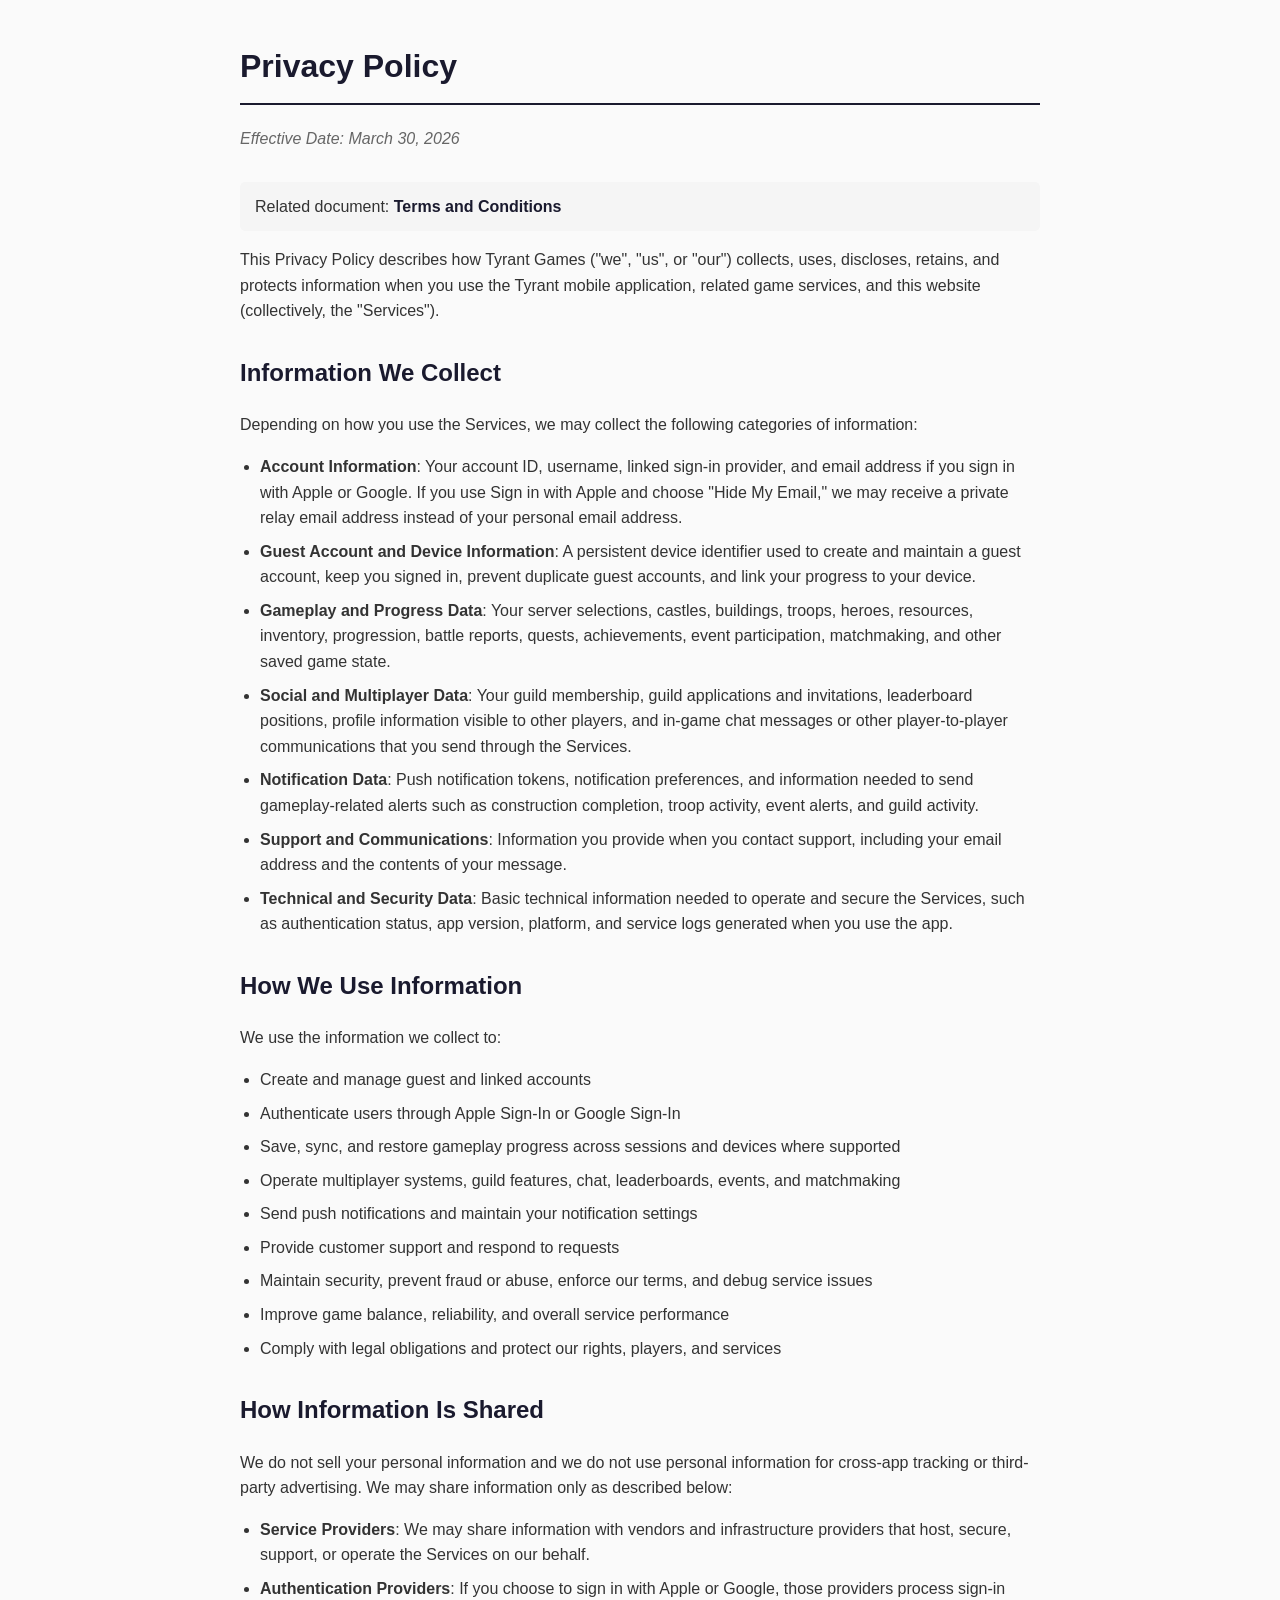
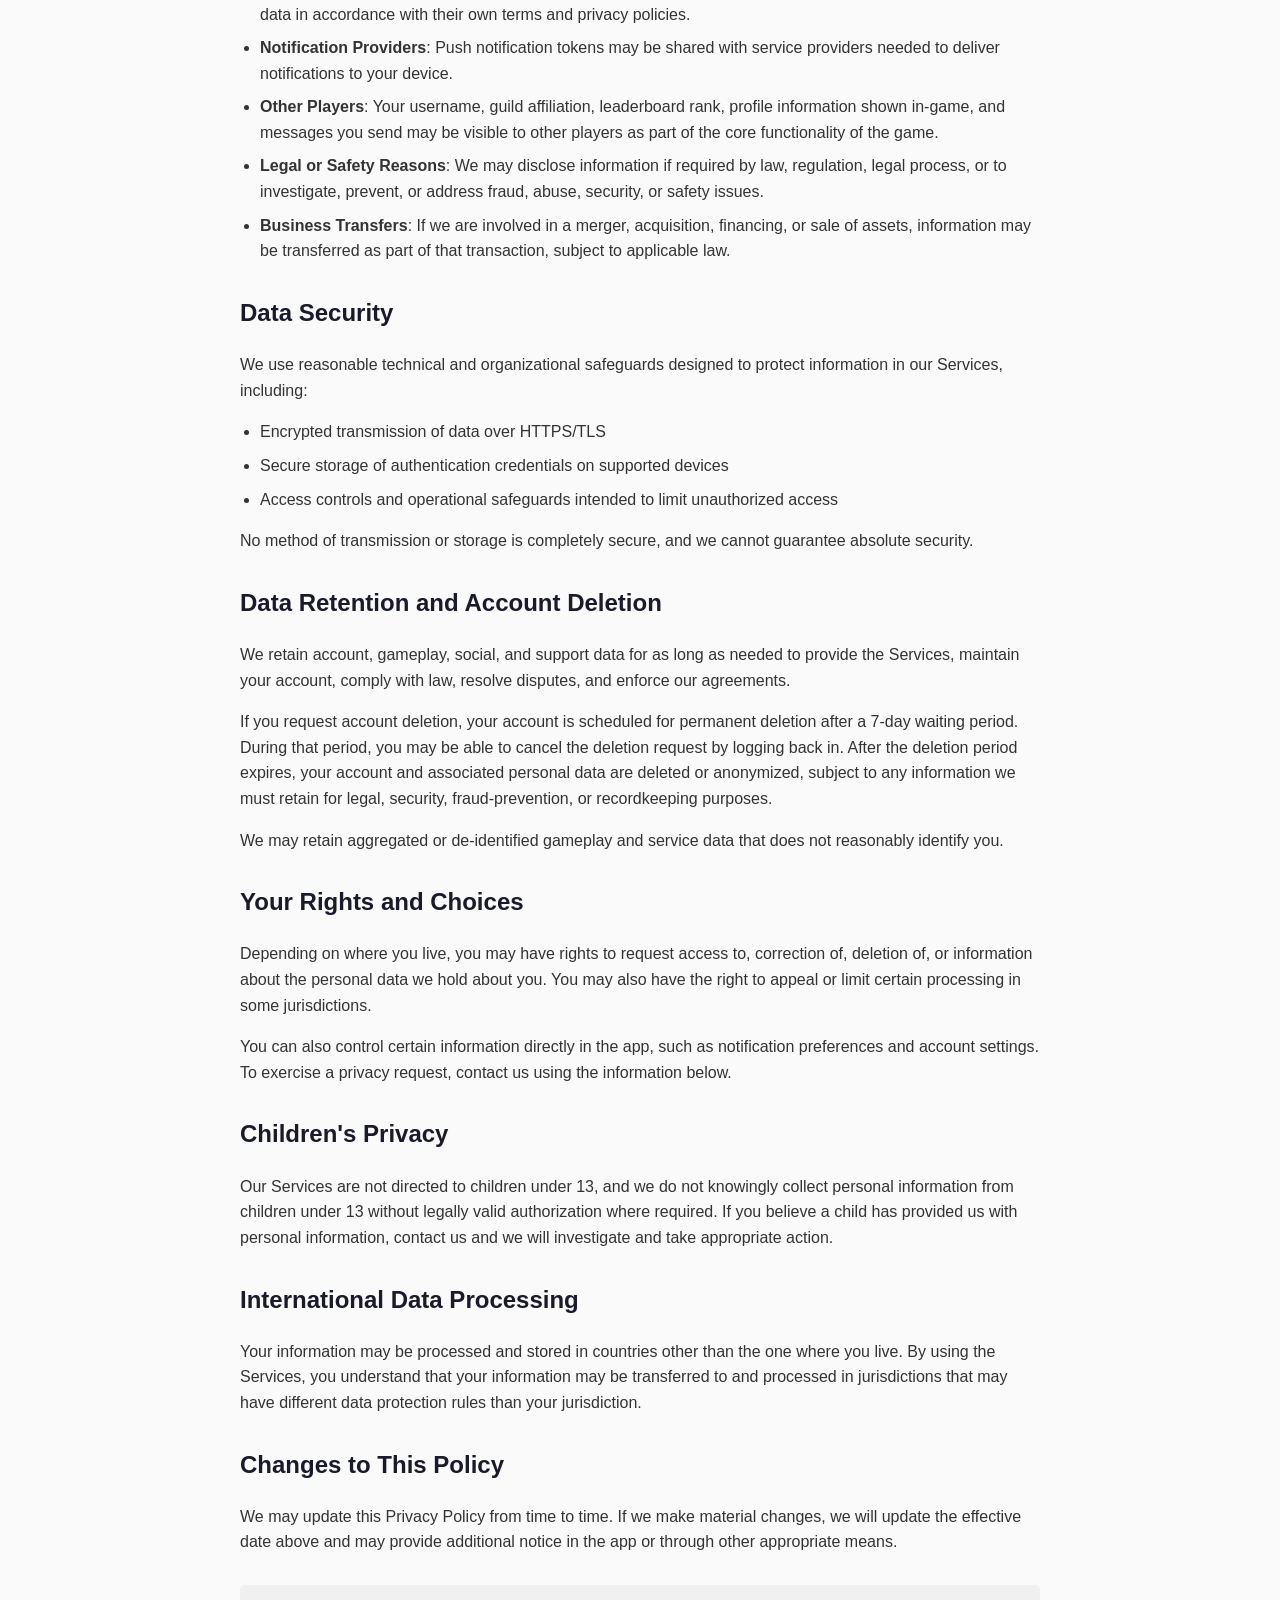
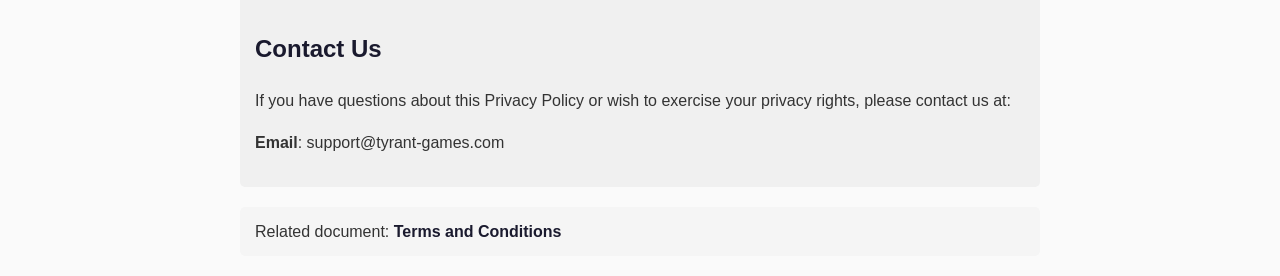
==== index.html @ ace4868d "Update index.html to redirect to privacy policy The previous privacy policy content has been removed" ====
<!DOCTYPE html>
<html lang="en">
<head>
    <meta charset="UTF-8">
    <meta http-equiv="refresh" content="0; url=./privacy-policy.html">
    <meta name="viewport" content="width=device-width, initial-scale=1.0">
    <title>Tyrant Legal</title>
    <link rel="canonical" href="./privacy-policy.html">
    <style>
        body {
            font-family: -apple-system, BlinkMacSystemFont, 'Segoe UI', Roboto, Oxygen, Ubuntu, sans-serif;
            line-height: 1.6;
            max-width: 720px;
            margin: 0 auto;
            padding: 32px 20px;
            color: #333;
            background-color: #fafafa;
        }
        h1 {
            color: #1a1a2e;
        }
        a {
            color: #1a1a2e;
            font-weight: 600;
        }
    </style>
</head>
<body>
    <h1>Tyrant Legal</h1>
    <p>Redirecting to the <a href="./privacy-policy.html">Privacy Policy</a>.</p>
    <p>Related document: <a href="./terms.html">Terms and Conditions</a>.</p>
</body>
</html>
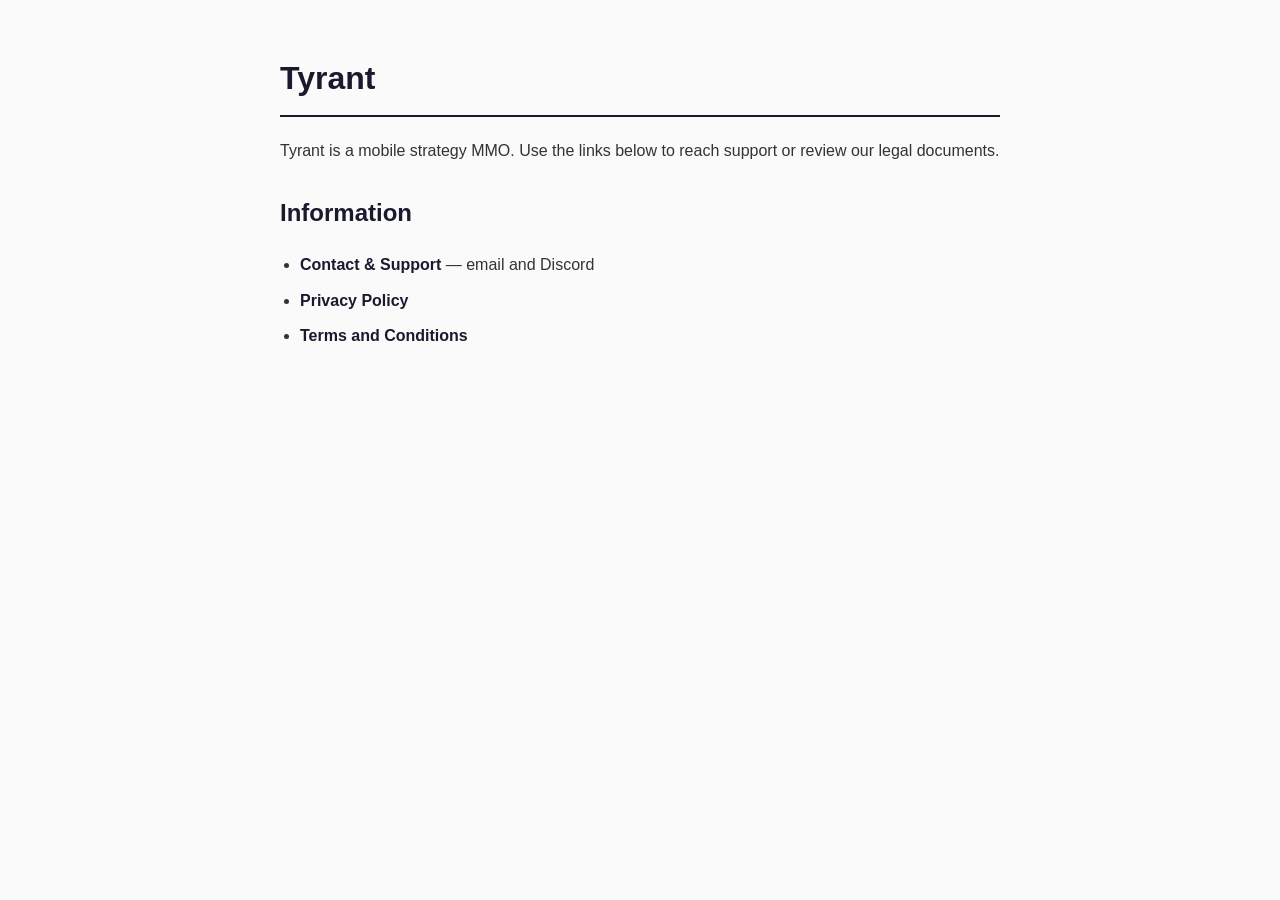
==== commit 87cf553f: "Update index.html" ====
--- a/index.html
+++ b/index.html
@@ -2,10 +2,8 @@
 <html lang="en">
 <head>
     <meta charset="UTF-8">
-    <meta http-equiv="refresh" content="0; url=./privacy-policy.html">
     <meta name="viewport" content="width=device-width, initial-scale=1.0">
-    <title>Tyrant Legal</title>
-    <link rel="canonical" href="./privacy-policy.html">
+    <title>Tyrant</title>
     <style>
         body {
             font-family: -apple-system, BlinkMacSystemFont, 'Segoe UI', Roboto, Oxygen, Ubuntu, sans-serif;
@@ -18,16 +16,38 @@
         }
         h1 {
             color: #1a1a2e;
+            border-bottom: 2px solid #1a1a2e;
+            padding-bottom: 10px;
+        }
+        h2 {
+            color: #1a1a2e;
+            margin-top: 30px;
+        }
+        ul {
+            padding-left: 20px;
+        }
+        li {
+            margin-bottom: 10px;
         }
         a {
             color: #1a1a2e;
             font-weight: 600;
+            text-decoration: none;
+        }
+        a:hover {
+            text-decoration: underline;
         }
     </style>
 </head>
 <body>
-    <h1>Tyrant Legal</h1>
-    <p>Redirecting to the <a href="./privacy-policy.html">Privacy Policy</a>.</p>
-    <p>Related document: <a href="./terms.html">Terms and Conditions</a>.</p>
+    <h1>Tyrant</h1>
+    <p>Tyrant is a mobile strategy MMO. Use the links below to reach support or review our legal documents.</p>
+
+    <h2>Information</h2>
+    <ul>
+        <li><a href="./contact.html">Contact &amp; Support</a> — email and Discord</li>
+        <li><a href="./privacy-policy.html">Privacy Policy</a></li>
+        <li><a href="./terms.html">Terms and Conditions</a></li>
+    </ul>
 </body>
 </html>
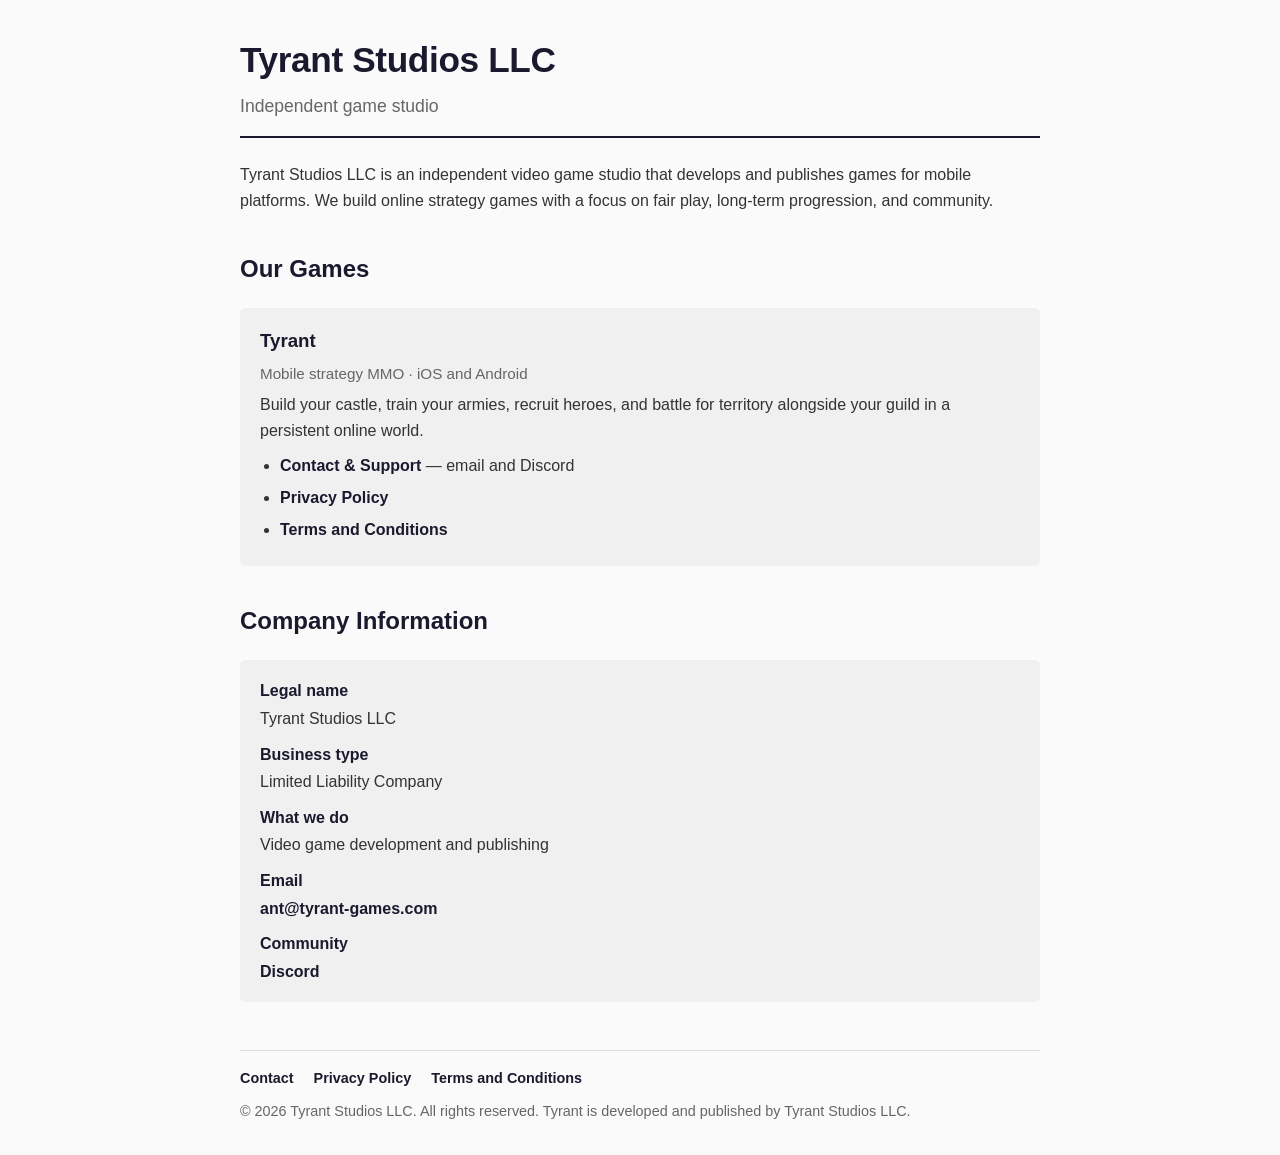
==== commit 07b02054: "Add Tyrant Studios LLC landing page and company info Turn the home page into a landing page for Tyra" ====
--- a/index.html
+++ b/index.html
@@ -1,53 +1,162 @@
-<!DOCTYPE html>
-<html lang="en">
-<head>
-    <meta charset="UTF-8">
-    <meta name="viewport" content="width=device-width, initial-scale=1.0">
-    <title>Tyrant</title>
-    <style>
-        body {
-            font-family: -apple-system, BlinkMacSystemFont, 'Segoe UI', Roboto, Oxygen, Ubuntu, sans-serif;
-            line-height: 1.6;
-            max-width: 720px;
-            margin: 0 auto;
-            padding: 32px 20px;
-            color: #333;
-            background-color: #fafafa;
-        }
-        h1 {
-            color: #1a1a2e;
-            border-bottom: 2px solid #1a1a2e;
-            padding-bottom: 10px;
-        }
-        h2 {
-            color: #1a1a2e;
-            margin-top: 30px;
-        }
-        ul {
-            padding-left: 20px;
-        }
-        li {
-            margin-bottom: 10px;
-        }
-        a {
-            color: #1a1a2e;
-            font-weight: 600;
-            text-decoration: none;
-        }
-        a:hover {
-            text-decoration: underline;
-        }
-    </style>
-</head>
-<body>
-    <h1>Tyrant</h1>
-    <p>Tyrant is a mobile strategy MMO. Use the links below to reach support or review our legal documents.</p>
-
-    <h2>Information</h2>
-    <ul>
-        <li><a href="./contact.html">Contact &amp; Support</a> — email and Discord</li>
-        <li><a href="./privacy-policy.html">Privacy Policy</a></li>
-        <li><a href="./terms.html">Terms and Conditions</a></li>
-    </ul>
-</body>
-</html>
+<!DOCTYPE html>
+<html lang="en">
+<head>
+    <meta charset="UTF-8">
+    <meta name="viewport" content="width=device-width, initial-scale=1.0">
+    <title>Tyrant Studios LLC</title>
+    <meta name="description" content="Tyrant Studios LLC is an independent game studio and the developer and publisher of Tyrant, a mobile strategy MMO for iOS and Android.">
+    <meta property="og:type" content="website">
+    <meta property="og:site_name" content="Tyrant Studios LLC">
+    <meta property="og:title" content="Tyrant Studios LLC">
+    <meta property="og:description" content="Independent game studio and the developer and publisher of Tyrant, a mobile strategy MMO.">
+    <script type="application/ld+json">
+    {
+        "@context": "https://schema.org",
+        "@type": "Organization",
+        "name": "Tyrant Studios LLC",
+        "legalName": "Tyrant Studios LLC",
+        "url": "https://privacy.tyrant-games.com/",
+        "email": "ant@tyrant-games.com",
+        "description": "Independent game studio and the developer and publisher of Tyrant, a mobile strategy MMO.",
+        "sameAs": ["https://discord.gg/Ut5xkF367a"]
+    }
+    </script>
+    <style>
+        body {
+            font-family: -apple-system, BlinkMacSystemFont, 'Segoe UI', Roboto, Oxygen, Ubuntu, sans-serif;
+            line-height: 1.6;
+            max-width: 800px;
+            margin: 0 auto;
+            padding: 32px 20px;
+            color: #333;
+            background-color: #fafafa;
+        }
+        header {
+            border-bottom: 2px solid #1a1a2e;
+            padding-bottom: 16px;
+            margin-bottom: 24px;
+        }
+        header h1 {
+            color: #1a1a2e;
+            margin: 0;
+            font-size: 2.2em;
+            letter-spacing: -0.01em;
+        }
+        header .tagline {
+            color: #666;
+            margin: 4px 0 0;
+            font-size: 1.1em;
+        }
+        h2 {
+            color: #1a1a2e;
+            margin-top: 36px;
+        }
+        h3 {
+            color: #1a1a2e;
+            margin: 0 0 6px;
+        }
+        a {
+            color: #1a1a2e;
+            font-weight: 600;
+            text-decoration: none;
+        }
+        a:hover {
+            text-decoration: underline;
+        }
+        .card {
+            background-color: #f0f0f0;
+            padding: 18px 20px;
+            border-radius: 5px;
+            margin-top: 16px;
+        }
+        .card p {
+            margin: 6px 0;
+        }
+        .card ul {
+            padding-left: 20px;
+            margin: 10px 0 0;
+        }
+        .card li {
+            margin-bottom: 6px;
+        }
+        .meta {
+            color: #666;
+            font-size: 0.95em;
+        }
+        dl {
+            margin: 0;
+        }
+        dt {
+            font-weight: 600;
+            color: #1a1a2e;
+            margin-top: 10px;
+        }
+        dt:first-child {
+            margin-top: 0;
+        }
+        dd {
+            margin: 2px 0 0;
+        }
+        footer {
+            margin-top: 48px;
+            padding-top: 16px;
+            border-top: 1px solid #ddd;
+            color: #666;
+            font-size: 0.9em;
+        }
+        footer nav a {
+            margin-right: 16px;
+        }
+        footer p {
+            margin: 10px 0 0;
+        }
+    </style>
+</head>
+<body>
+    <header>
+        <h1>Tyrant Studios LLC</h1>
+        <p class="tagline">Independent game studio</p>
+    </header>
+
+    <main>
+        <p>Tyrant Studios LLC is an independent video game studio that develops and publishes games for mobile platforms. We build online strategy games with a focus on fair play, long-term progression, and community.</p>
+
+        <h2>Our Games</h2>
+        <div class="card">
+            <h3>Tyrant</h3>
+            <p class="meta">Mobile strategy MMO &middot; iOS and Android</p>
+            <p>Build your castle, train your armies, recruit heroes, and battle for territory alongside your guild in a persistent online world.</p>
+            <ul>
+                <li><a href="./contact.html">Contact &amp; Support</a> — email and Discord</li>
+                <li><a href="./privacy-policy.html">Privacy Policy</a></li>
+                <li><a href="./terms.html">Terms and Conditions</a></li>
+            </ul>
+        </div>
+
+        <h2>Company Information</h2>
+        <div class="card">
+            <dl>
+                <dt>Legal name</dt>
+                <dd>Tyrant Studios LLC</dd>
+                <dt>Business type</dt>
+                <dd>Limited Liability Company</dd>
+                <dt>What we do</dt>
+                <dd>Video game development and publishing</dd>
+                <dt>Email</dt>
+                <dd><a href="mailto:ant@tyrant-games.com">ant@tyrant-games.com</a></dd>
+                <dt>Community</dt>
+                <dd><a href="https://discord.gg/Ut5xkF367a">Discord</a></dd>
+            </dl>
+        </div>
+    </main>
+
+    <footer>
+        <nav>
+            <a href="./contact.html">Contact</a>
+            <a href="./privacy-policy.html">Privacy Policy</a>
+            <a href="./terms.html">Terms and Conditions</a>
+        </nav>
+        <p>&copy; 2026 Tyrant Studios LLC. All rights reserved. Tyrant is developed and published by Tyrant Studios LLC.</p>
+    </footer>
+</body>
+</html>
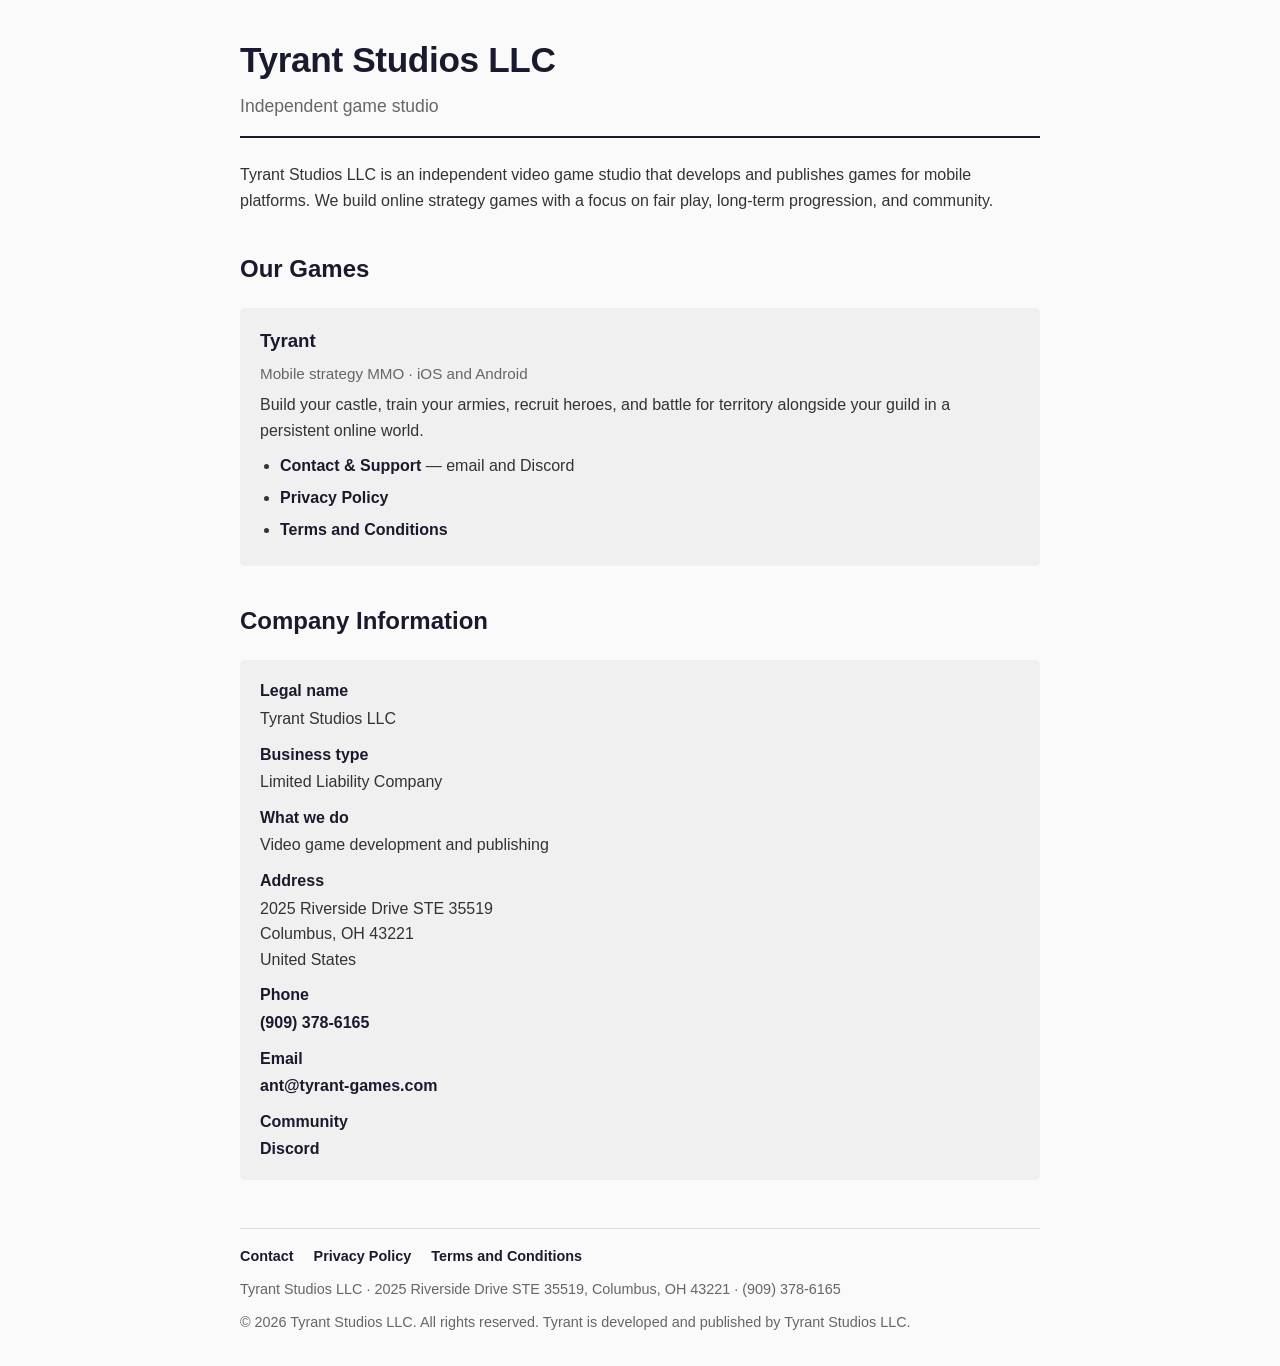
==== commit 2ec06e08: "Add Tyrant Studios LLC business address and phone number Co-Authored-By: Claude Opus 5.5 <noreply@an" ====
--- a/index.html
+++ b/index.html
@@ -17,6 +17,15 @@
         "legalName": "Tyrant Studios LLC",
         "url": "https://privacy.tyrant-games.com/",
         "email": "ant@tyrant-games.com",
+        "telephone": "+1-909-378-6165",
+        "address": {
+            "@type": "PostalAddress",
+            "streetAddress": "2025 Riverside Drive STE 35519",
+            "addressLocality": "Columbus",
+            "addressRegion": "OH",
+            "postalCode": "43221",
+            "addressCountry": "US"
+        },
         "description": "Independent game studio and the developer and publisher of Tyrant, a mobile strategy MMO.",
         "sameAs": ["https://discord.gg/Ut5xkF367a"]
     }
@@ -142,6 +151,10 @@
                 <dd>Limited Liability Company</dd>
                 <dt>What we do</dt>
                 <dd>Video game development and publishing</dd>
+                <dt>Address</dt>
+                <dd>2025 Riverside Drive STE 35519<br>Columbus, OH 43221<br>United States</dd>
+                <dt>Phone</dt>
+                <dd><a href="tel:+19093786165">(909) 378-6165</a></dd>
                 <dt>Email</dt>
                 <dd><a href="mailto:ant@tyrant-games.com">ant@tyrant-games.com</a></dd>
                 <dt>Community</dt>
@@ -156,6 +169,7 @@
             <a href="./privacy-policy.html">Privacy Policy</a>
             <a href="./terms.html">Terms and Conditions</a>
         </nav>
+        <p>Tyrant Studios LLC &middot; 2025 Riverside Drive STE 35519, Columbus, OH 43221 &middot; (909) 378-6165</p>
         <p>&copy; 2026 Tyrant Studios LLC. All rights reserved. Tyrant is developed and published by Tyrant Studios LLC.</p>
     </footer>
 </body>
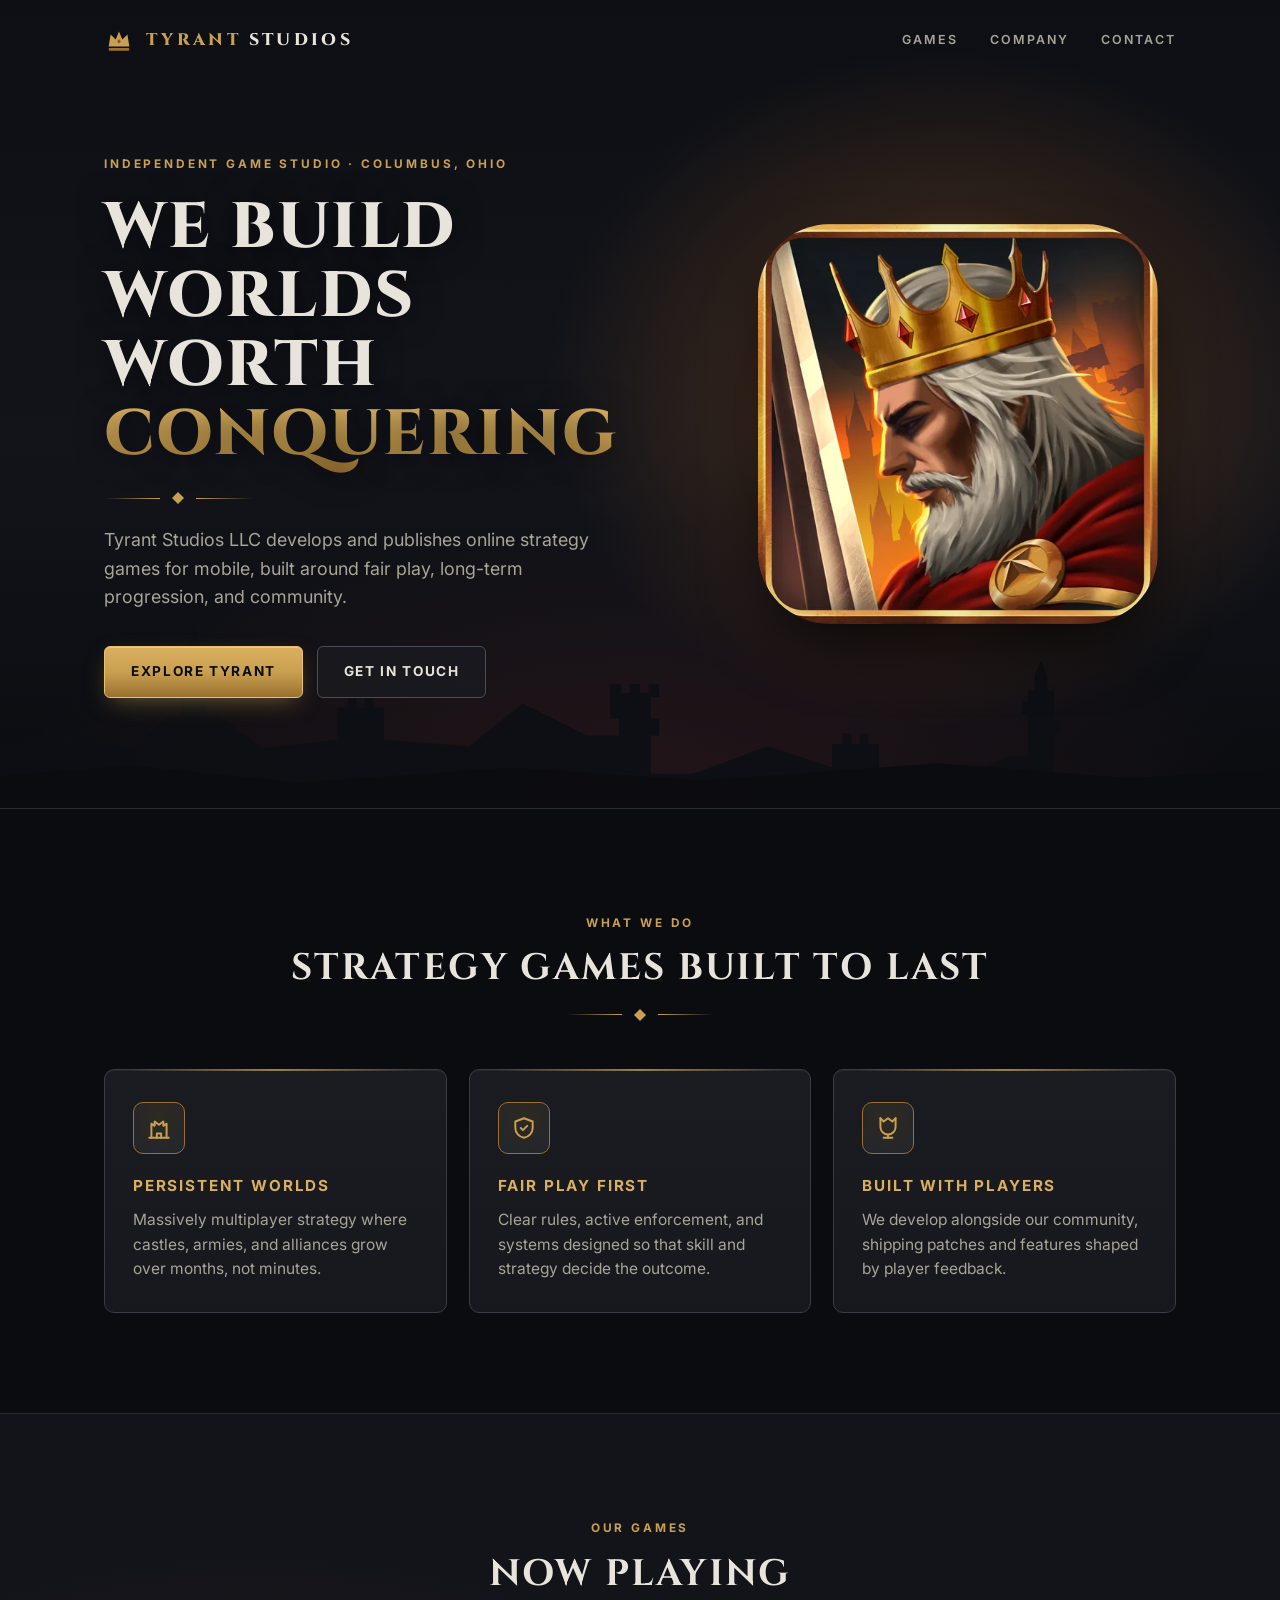
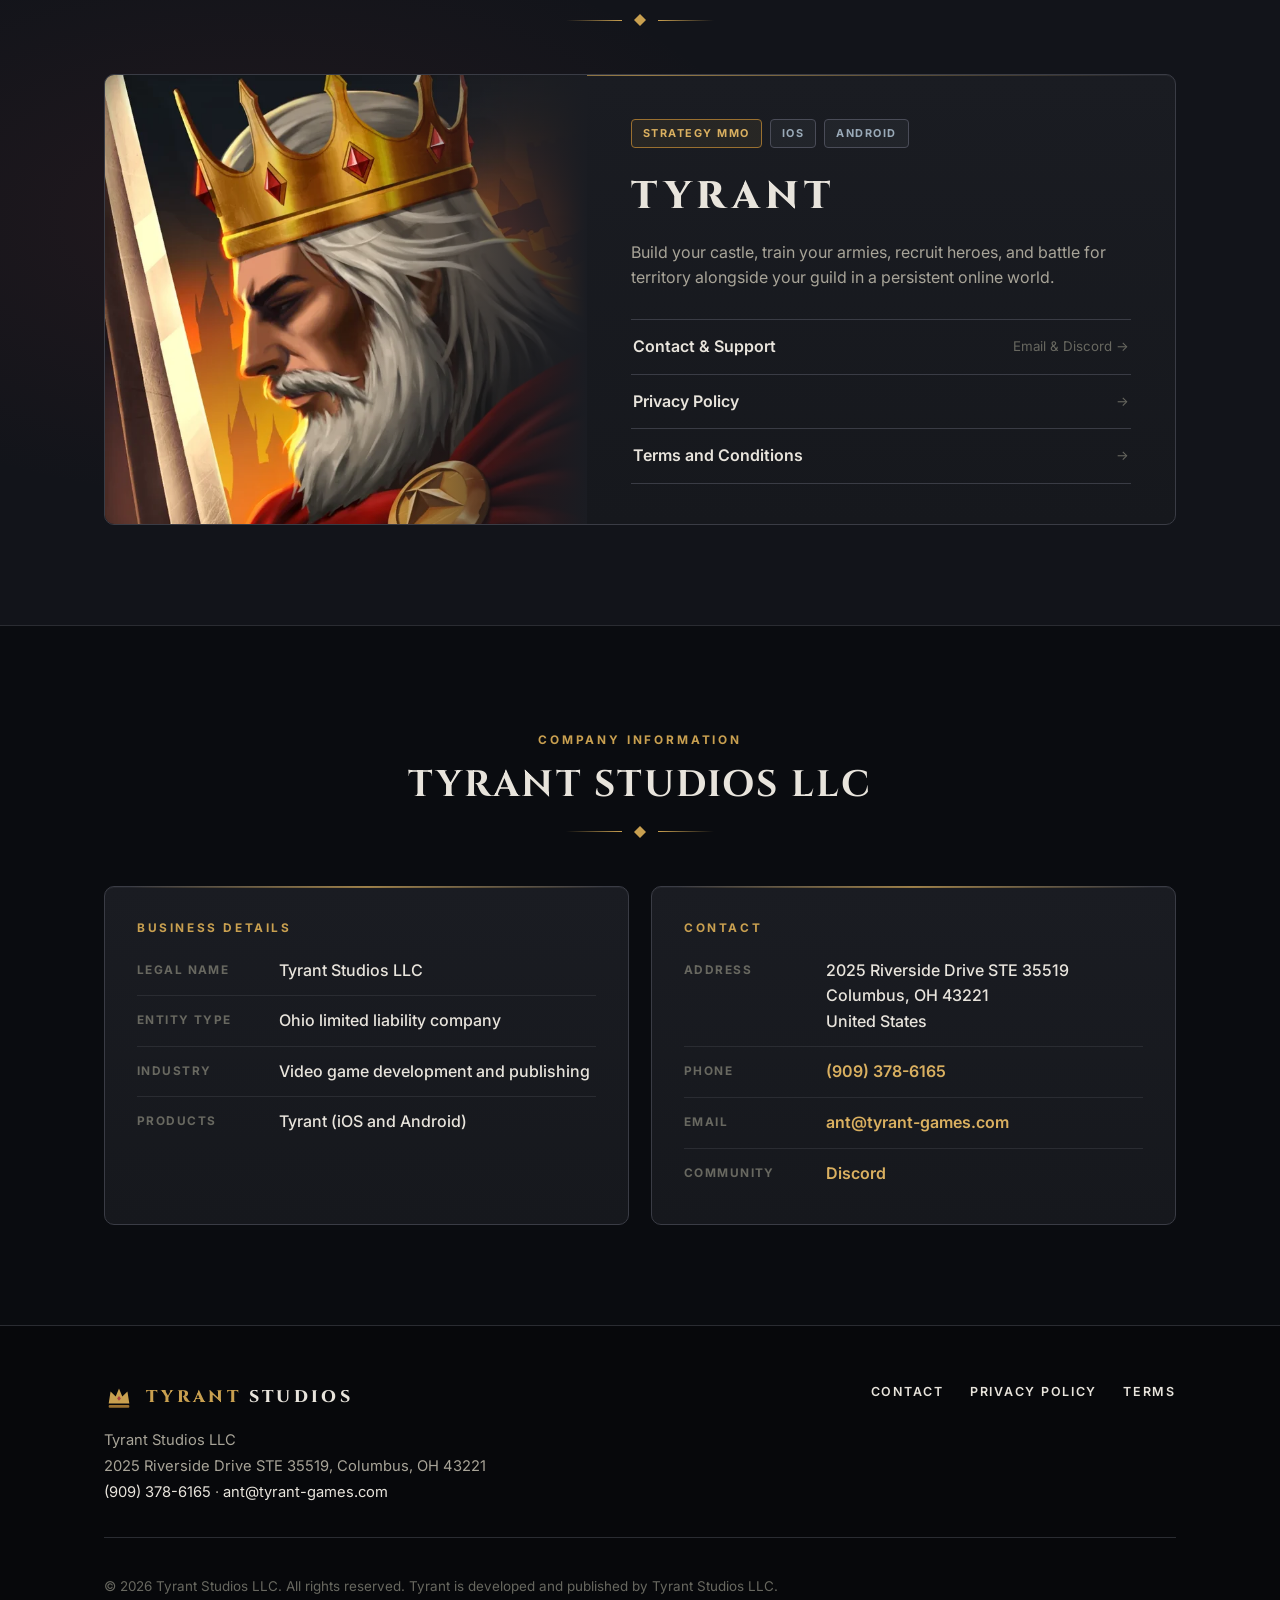
==== commit 349f1e8e: "Restyle site with Tyrant's Dark Fortress theme; set Ohio governing law Redesign the Tyrant Studios l" ====
--- a/index.html
+++ b/index.html
@@ -4,11 +4,18 @@
     <meta charset="UTF-8">
     <meta name="viewport" content="width=device-width, initial-scale=1.0">
     <title>Tyrant Studios LLC</title>
-    <meta name="description" content="Tyrant Studios LLC is an independent game studio and the developer and publisher of Tyrant, a mobile strategy MMO for iOS and Android.">
+    <meta name="description" content="Tyrant Studios LLC is an independent game studio in Columbus, Ohio, and the developer and publisher of Tyrant, a mobile strategy MMO for iOS and Android.">
+    <meta name="theme-color" content="#0a0c10">
     <meta property="og:type" content="website">
     <meta property="og:site_name" content="Tyrant Studios LLC">
     <meta property="og:title" content="Tyrant Studios LLC">
     <meta property="og:description" content="Independent game studio and the developer and publisher of Tyrant, a mobile strategy MMO.">
+    <meta property="og:image" content="https://privacy.tyrant-games.com/assets/apple-touch-icon.png">
+    <link rel="icon" type="image/png" href="./assets/favicon.png">
+    <link rel="apple-touch-icon" href="./assets/apple-touch-icon.png">
+    <link rel="preconnect" href="https://fonts.googleapis.com">
+    <link rel="preconnect" href="https://fonts.gstatic.com" crossorigin>
+    <link href="https://fonts.googleapis.com/css2?family=Cinzel:wght@600;700;800&family=Inter:wght@400;500;600;700&display=swap" rel="stylesheet">
     <script type="application/ld+json">
     {
         "@context": "https://schema.org",
@@ -16,6 +23,7 @@
         "name": "Tyrant Studios LLC",
         "legalName": "Tyrant Studios LLC",
         "url": "https://privacy.tyrant-games.com/",
+        "logo": "https://privacy.tyrant-games.com/assets/apple-touch-icon.png",
         "email": "ant@tyrant-games.com",
         "telephone": "+1-909-378-6165",
         "address": {
@@ -31,146 +39,595 @@
     }
     </script>
     <style>
+        /* Palette follows the Tyrant app's "Dark Fortress" theme */
+        :root {
+            --bg-app: #0a0c10;
+            --bg-screen: #12141a;
+            --bg-card: #1a1c22;
+            --bg-surface: #22252c;
+            --border-dark: #2a2c32;
+            --border: #3a3c45;
+            --border-light: #4a4c58;
+            --gold-dark: #9a7030;
+            --gold: #c9a050;
+            --gold-light: #dab060;
+            --gold-bright: #eac070;
+            --steel: #7a8898;
+            --steel-light: #9aaab8;
+            --crimson: #aa4040;
+            --ember: #d9772b;
+            --text: #e8e4dc;
+            --text-2: #a8a498;
+            --text-3: #686860;
+            --display: 'Cinzel', Georgia, 'Times New Roman', serif;
+            --body: 'Inter', -apple-system, BlinkMacSystemFont, 'Segoe UI', Roboto, sans-serif;
+        }
+        * { box-sizing: border-box; }
+        html { scroll-behavior: smooth; }
         body {
-            font-family: -apple-system, BlinkMacSystemFont, 'Segoe UI', Roboto, Oxygen, Ubuntu, sans-serif;
+            margin: 0;
+            font-family: var(--body);
             line-height: 1.6;
-            max-width: 800px;
+            color: var(--text);
+            background: var(--bg-app);
+            -webkit-font-smoothing: antialiased;
+        }
+        a { color: inherit; }
+        img { display: block; max-width: 100%; }
+        .wrap {
+            max-width: 1120px;
             margin: 0 auto;
-            padding: 32px 20px;
-            color: #333;
-            background-color: #fafafa;
-        }
-        header {
-            border-bottom: 2px solid #1a1a2e;
-            padding-bottom: 16px;
-            margin-bottom: 24px;
-        }
-        header h1 {
-            color: #1a1a2e;
+            padding: 0 24px;
+        }
+
+        /* Ornamental gold rule, used under headings */
+        .rule {
+            display: flex;
+            align-items: center;
+            gap: 12px;
+            color: var(--gold);
+            margin: 18px 0 0;
+        }
+        .rule::before, .rule::after {
+            content: "";
+            height: 1px;
+            width: 56px;
+            background: linear-gradient(90deg, transparent, var(--gold));
+        }
+        .rule::after { background: linear-gradient(90deg, var(--gold), transparent); }
+        .rule svg { width: 12px; height: 12px; }
+        .center .rule { justify-content: center; }
+
+        /* ---------- Nav ---------- */
+        .nav {
+            position: absolute;
+            top: 0; left: 0; right: 0;
+            z-index: 10;
+        }
+        .nav .wrap {
+            display: flex;
+            align-items: center;
+            justify-content: space-between;
+            height: 80px;
+        }
+        .brand {
+            display: flex;
+            align-items: center;
+            gap: 12px;
+            text-decoration: none;
+            color: var(--text);
+        }
+        .brand svg { width: 30px; height: 30px; flex: none; }
+        .brand span {
+            font-family: var(--display);
+            font-weight: 800;
+            font-size: 1.05rem;
+            letter-spacing: 0.2em;
+        }
+        .brand span b { color: var(--gold); font-weight: 800; }
+        .nav-links { display: flex; gap: 32px; }
+        .nav-links a {
+            color: var(--text-2);
+            text-decoration: none;
+            font-size: 0.78rem;
+            font-weight: 600;
+            letter-spacing: 0.16em;
+            text-transform: uppercase;
+            transition: color .15s;
+        }
+        .nav-links a:hover { color: var(--gold-light); }
+
+        /* ---------- Hero ---------- */
+        .hero {
+            position: relative;
+            overflow: hidden;
+            background:
+                radial-gradient(ellipse 45% 60% at 74% 48%, rgba(217,119,43,0.32), transparent 70%),
+                radial-gradient(ellipse 70% 50% at 50% 100%, rgba(170,64,64,0.16), transparent 70%),
+                linear-gradient(180deg, #0d0f14 0%, var(--bg-screen) 55%, var(--bg-app) 100%);
+            padding: 150px 0 110px;
+            border-bottom: 1px solid var(--border-dark);
+        }
+        .hero .skyline {
+            position: absolute;
+            left: 0; right: 0; bottom: 0;
+            width: 100%;
+            height: 180px;
+            opacity: 0.9;
+            pointer-events: none;
+        }
+        .hero-grid {
+            position: relative;
+            display: grid;
+            grid-template-columns: 1.15fr 0.85fr;
+            align-items: center;
+            gap: 48px;
+        }
+        .eyebrow {
+            display: inline-block;
+            font-size: 0.74rem;
+            font-weight: 700;
+            letter-spacing: 0.24em;
+            text-transform: uppercase;
+            color: var(--gold);
+        }
+        .hero h1 {
+            font-family: var(--display);
+            font-weight: 800;
+            font-size: clamp(2.3rem, 5.4vw, 4rem);
+            line-height: 1.08;
+            letter-spacing: 0.03em;
+            text-transform: uppercase;
+            margin: 18px 0 0;
+            text-shadow: 0 2px 30px rgba(0,0,0,0.6);
+        }
+        .hero h1 em {
+            font-style: normal;
+            background: linear-gradient(180deg, var(--gold-bright), var(--gold) 55%, var(--gold-dark));
+            -webkit-background-clip: text;
+            background-clip: text;
+            color: transparent;
+        }
+        .hero .rule { margin: 22px 0 22px; }
+        .hero p.lead {
+            font-size: 1.12rem;
+            color: var(--text-2);
+            max-width: 520px;
+            margin: 0 0 34px;
+        }
+        .btns { display: flex; flex-wrap: wrap; gap: 14px; }
+        .btn {
+            display: inline-flex;
+            align-items: center;
+            padding: 14px 26px;
+            border-radius: 6px;
+            font-weight: 700;
+            font-size: 0.85rem;
+            letter-spacing: 0.12em;
+            text-transform: uppercase;
+            text-decoration: none;
+            transition: transform .15s, background .15s, border-color .15s, color .15s;
+        }
+        .btn:hover { transform: translateY(-1px); }
+        .btn-gold {
+            background: linear-gradient(180deg, var(--gold-light), var(--gold) 50%, var(--gold-dark));
+            color: var(--bg-app);
+            border: 1px solid var(--gold-bright);
+            box-shadow: 0 8px 24px -8px rgba(201,160,80,0.55), inset 0 1px 0 rgba(255,255,255,0.3);
+        }
+        .btn-steel {
+            border: 1px solid var(--border-light);
+            background: rgba(26,28,34,0.7);
+            color: var(--text);
+        }
+        .btn-steel:hover { border-color: var(--gold); color: var(--gold-light); }
+        .hero-art {
+            position: relative;
+            justify-self: center;
+            width: min(400px, 100%);
+        }
+        .hero-art::before {
+            content: "";
+            position: absolute;
+            inset: -12%;
+            background: radial-gradient(circle, rgba(217,119,43,0.45), transparent 62%);
+            filter: blur(10px);
+        }
+        .hero-art img {
+            position: relative;
+            width: 100%;
+            height: auto;
+            border-radius: 18%;
+            box-shadow: 0 30px 70px -20px rgba(0,0,0,0.9);
+        }
+
+        /* ---------- Sections ---------- */
+        section { padding: 100px 0; }
+        .section-head { margin-bottom: 48px; }
+        .section-head.center { text-align: center; }
+        .section-head h2 {
+            font-family: var(--display);
+            font-weight: 700;
+            font-size: clamp(1.7rem, 3.4vw, 2.3rem);
+            text-transform: uppercase;
+            letter-spacing: 0.06em;
+            color: var(--text);
+            margin: 12px 0 0;
+            line-height: 1.2;
+        }
+
+        /* Framed panel, echoing the in-game card style */
+        .panel {
+            position: relative;
+            background: linear-gradient(180deg, var(--bg-card), #16181d);
+            border: 1px solid var(--border);
+            border-radius: 10px;
+            box-shadow: inset 0 1px 0 rgba(255,255,255,0.04);
+        }
+        .panel::before {
+            content: "";
+            position: absolute;
+            top: -1px; left: 24px; right: 24px;
+            height: 2px;
+            background: linear-gradient(90deg, transparent, var(--gold), transparent);
+            opacity: 0.7;
+        }
+
+        /* Pillars */
+        .pillars {
+            display: grid;
+            grid-template-columns: repeat(3, 1fr);
+            gap: 22px;
+        }
+        .pillar { padding: 32px 28px 30px; }
+        .pillar .icon {
+            width: 52px;
+            height: 52px;
+            display: grid;
+            place-items: center;
+            border-radius: 10px;
+            background: radial-gradient(circle at 50% 30%, #2e2a22, var(--bg-surface));
+            border: 1px solid var(--gold-dark);
+            color: var(--gold);
+            margin-bottom: 20px;
+        }
+        .pillar .icon svg { width: 26px; height: 26px; }
+        .pillar h3 {
+            margin: 0 0 10px;
+            font-size: 0.95rem;
+            font-weight: 700;
+            letter-spacing: 0.12em;
+            text-transform: uppercase;
+            color: var(--gold-light);
+        }
+        .pillar p { margin: 0; color: var(--text-2); font-size: 0.97rem; }
+
+        /* Featured game */
+        .games {
+            background:
+                radial-gradient(ellipse 60% 50% at 20% 50%, rgba(170,64,64,0.10), transparent 70%),
+                var(--bg-screen);
+            border-top: 1px solid var(--border-dark);
+            border-bottom: 1px solid var(--border-dark);
+        }
+        .game {
+            display: grid;
+            grid-template-columns: 0.9fr 1.1fr;
+            overflow: hidden;
+        }
+        .game-art {
+            position: relative;
+            min-height: 380px;
+            background: url('./assets/tyrant-art.webp') center 30% / cover no-repeat;
+        }
+        .game-art::after {
+            content: "";
+            position: absolute;
+            inset: 0;
+            background: linear-gradient(90deg, transparent 55%, var(--bg-card));
+        }
+        .game-body { padding: 44px 44px 40px; }
+        .tags { display: flex; flex-wrap: wrap; gap: 8px; margin-bottom: 18px; }
+        .tag {
+            font-size: 0.68rem;
+            font-weight: 700;
+            letter-spacing: 0.14em;
+            text-transform: uppercase;
+            padding: 5px 11px;
+            border-radius: 4px;
+            border: 1px solid var(--gold-dark);
+            color: var(--gold-light);
+            background: rgba(201,160,80,0.08);
+        }
+        .tag.steel {
+            border-color: var(--border-light);
+            color: var(--steel-light);
+            background: rgba(122,136,152,0.08);
+        }
+        .game-body h3 {
+            font-family: var(--display);
+            font-weight: 800;
+            font-size: 2.4rem;
+            letter-spacing: 0.14em;
+            text-transform: uppercase;
+            margin: 0 0 12px;
+            color: var(--text);
+        }
+        .game-body p { margin: 0 0 28px; color: var(--text-2); }
+        .game-links {
+            list-style: none;
+            padding: 0;
             margin: 0;
-            font-size: 2.2em;
-            letter-spacing: -0.01em;
-        }
-        header .tagline {
-            color: #666;
-            margin: 4px 0 0;
-            font-size: 1.1em;
-        }
-        h2 {
-            color: #1a1a2e;
-            margin-top: 36px;
-        }
-        h3 {
-            color: #1a1a2e;
-            margin: 0 0 6px;
-        }
-        a {
-            color: #1a1a2e;
+            border-top: 1px solid var(--border);
+        }
+        .game-links li { border-bottom: 1px solid var(--border); }
+        .game-links a {
+            display: flex;
+            justify-content: space-between;
+            align-items: center;
+            gap: 12px;
+            padding: 14px 2px;
+            text-decoration: none;
             font-weight: 600;
+            color: var(--text);
+            transition: color .15s, padding .15s;
+        }
+        .game-links a:hover { color: var(--gold-light); padding-left: 6px; }
+        .game-links small { font-weight: 400; color: var(--text-3); }
+        .game-links a:hover small { color: var(--gold); }
+
+        /* Company info */
+        .info {
+            display: grid;
+            grid-template-columns: 1fr 1fr;
+            gap: 22px;
+        }
+        .info-card { padding: 32px 32px 26px; }
+        .info-card h3 {
+            margin: 0 0 20px;
+            font-size: 0.74rem;
+            font-weight: 700;
+            letter-spacing: 0.22em;
+            text-transform: uppercase;
+            color: var(--gold);
+        }
+        dl { margin: 0; }
+        .row {
+            display: grid;
+            grid-template-columns: 130px 1fr;
+            gap: 12px;
+            padding: 12px 0;
+            border-top: 1px solid var(--border-dark);
+        }
+        .row:first-child { border-top: 0; padding-top: 0; }
+        dt {
+            color: var(--text-3);
+            font-size: 0.74rem;
+            font-weight: 700;
+            letter-spacing: 0.12em;
+            text-transform: uppercase;
+            padding-top: 3px;
+        }
+        dd { margin: 0; color: var(--text); font-weight: 500; }
+        dd a { text-decoration: none; color: var(--gold-light); font-weight: 600; }
+        dd a:hover { color: var(--gold-bright); text-decoration: underline; }
+
+        /* Footer */
+        footer {
+            background: #07080b;
+            border-top: 1px solid var(--border-dark);
+            color: var(--text-2);
+            padding: 56px 0 40px;
+            font-size: 0.92rem;
+        }
+        .foot-top {
+            display: flex;
+            justify-content: space-between;
+            flex-wrap: wrap;
+            gap: 28px;
+            padding-bottom: 32px;
+            border-bottom: 1px solid var(--border-dark);
+        }
+        footer address { font-style: normal; line-height: 1.75; margin-top: 16px; }
+        footer address a { color: var(--text); text-decoration: none; }
+        footer address a:hover { color: var(--gold-light); }
+        footer nav { display: flex; flex-wrap: wrap; gap: 26px; align-items: flex-start; }
+        footer nav a {
             text-decoration: none;
-        }
-        a:hover {
-            text-decoration: underline;
-        }
-        .card {
-            background-color: #f0f0f0;
-            padding: 18px 20px;
-            border-radius: 5px;
-            margin-top: 16px;
-        }
-        .card p {
-            margin: 6px 0;
-        }
-        .card ul {
-            padding-left: 20px;
-            margin: 10px 0 0;
-        }
-        .card li {
-            margin-bottom: 6px;
-        }
-        .meta {
-            color: #666;
-            font-size: 0.95em;
-        }
-        dl {
-            margin: 0;
-        }
-        dt {
+            color: var(--text);
+            font-size: 0.78rem;
             font-weight: 600;
-            color: #1a1a2e;
-            margin-top: 10px;
-        }
-        dt:first-child {
-            margin-top: 0;
-        }
-        dd {
-            margin: 2px 0 0;
-        }
-        footer {
-            margin-top: 48px;
-            padding-top: 16px;
-            border-top: 1px solid #ddd;
-            color: #666;
-            font-size: 0.9em;
-        }
-        footer nav a {
-            margin-right: 16px;
-        }
-        footer p {
-            margin: 10px 0 0;
+            letter-spacing: 0.14em;
+            text-transform: uppercase;
+        }
+        footer nav a:hover { color: var(--gold-light); }
+        .copy { padding-top: 24px; font-size: 0.84rem; color: var(--text-3); }
+
+        /* Responsive */
+        @media (max-width: 900px) {
+            .hero-grid { grid-template-columns: 1fr; }
+            .hero-art { display: none; }
+            .pillars, .info { grid-template-columns: 1fr; }
+            .game { grid-template-columns: 1fr; }
+            .game-art { min-height: 300px; }
+            .game-art::after { background: linear-gradient(180deg, transparent 55%, var(--bg-card)); }
+        }
+        @media (max-width: 600px) {
+            .wrap { padding: 0 16px; }
+            .nav-links { display: none; }
+            .hero { padding: 116px 0 80px; }
+            section { padding: 68px 0; }
+            .game-body { padding: 28px 22px; }
+            .game-body h3 { font-size: 1.9rem; }
+            .info-card { padding: 26px 20px 20px; }
+            .row { grid-template-columns: 1fr; gap: 2px; }
         }
     </style>
 </head>
 <body>
-    <header>
-        <h1>Tyrant Studios LLC</h1>
-        <p class="tagline">Independent game studio</p>
+    <svg width="0" height="0" style="position:absolute" aria-hidden="true">
+        <defs>
+            <symbol id="crown" viewBox="0 0 32 32">
+                <path d="M5 23 L7 10 L12.5 15.5 L16 7 L19.5 15.5 L25 10 L27 23 Z" fill="#c9a050"/>
+                <rect x="5" y="24.5" width="22" height="3" rx="1" fill="#9a7030"/>
+                <path d="M16 15 l2 2.5 -2 2.5 -2 -2.5z" fill="#aa4040"/>
+            </symbol>
+            <symbol id="diamond" viewBox="0 0 12 12">
+                <path d="M6 0 L12 6 L6 12 L0 6 Z" fill="currentColor"/>
+            </symbol>
+        </defs>
+    </svg>
+
+    <header class="nav">
+        <div class="wrap">
+            <a class="brand" href="./index.html" aria-label="Tyrant Studios home">
+                <svg aria-hidden="true"><use href="#crown"/></svg>
+                <span><b>TYRANT</b> STUDIOS</span>
+            </a>
+            <nav class="nav-links">
+                <a href="#games">Games</a>
+                <a href="#company">Company</a>
+                <a href="./contact.html">Contact</a>
+            </nav>
+        </div>
     </header>
 
+    <div class="hero">
+        <svg class="skyline" viewBox="0 0 1200 180" preserveAspectRatio="xMidYMax slice" aria-hidden="true">
+            <path fill="#0d0f14" d="M0 180V120l40-6v-20h10v-12h8v12h10v20l60 10 30-30h12V70h-8V58h8V40h6v-14l6-14 6 14v14h6v18h8v12h-8v24h12l40 30 70-8v-30h10v-10h8v10h8v-10h8v10h10v30l80 6 50-40 60 30h30v-36h-8V96h8V76h-8V64h10v8h8v-8h10v8h8v-8h10v12h-8v20h8v16h-8v36h40l70-26 60 20v-22h10v-10h8v10h8v-10h8v10h10v22l80 10 40-20h20v-40h-6v-12h6V70h6v-14l6-14 6 14v14h6v28h6v12h-6v40l60 4v66z"/>
+            <path fill="#0a0c10" d="M0 180v-30l120-10 160 16 200-14 180 12 220-16 180 14 140-8v36z"/>
+        </svg>
+        <div class="wrap hero-grid">
+            <div>
+                <span class="eyebrow">Independent Game Studio &middot; Columbus, Ohio</span>
+                <h1>We build worlds worth <em>conquering</em></h1>
+                <div class="rule"><svg><use href="#diamond"/></svg></div>
+                <p class="lead">Tyrant Studios LLC develops and publishes online strategy games for mobile, built around fair play, long-term progression, and community.</p>
+                <div class="btns">
+                    <a class="btn btn-gold" href="#games">Explore Tyrant</a>
+                    <a class="btn btn-steel" href="./contact.html">Get in Touch</a>
+                </div>
+            </div>
+            <div class="hero-art">
+                <img src="./assets/tyrant-framed.webp" width="560" height="560" alt="Tyrant game artwork: a crowned king with a sword before a burning castle">
+            </div>
+        </div>
+    </div>
+
     <main>
-        <p>Tyrant Studios LLC is an independent video game studio that develops and publishes games for mobile platforms. We build online strategy games with a focus on fair play, long-term progression, and community.</p>
-
-        <h2>Our Games</h2>
-        <div class="card">
-            <h3>Tyrant</h3>
-            <p class="meta">Mobile strategy MMO &middot; iOS and Android</p>
-            <p>Build your castle, train your armies, recruit heroes, and battle for territory alongside your guild in a persistent online world.</p>
-            <ul>
-                <li><a href="./contact.html">Contact &amp; Support</a> — email and Discord</li>
-                <li><a href="./privacy-policy.html">Privacy Policy</a></li>
-                <li><a href="./terms.html">Terms and Conditions</a></li>
-            </ul>
+        <section id="about">
+            <div class="wrap">
+                <div class="section-head center">
+                    <span class="eyebrow">What We Do</span>
+                    <h2>Strategy Games Built to Last</h2>
+                    <div class="rule"><svg><use href="#diamond"/></svg></div>
+                </div>
+                <div class="pillars">
+                    <div class="panel pillar">
+                        <div class="icon">
+                            <svg viewBox="0 0 24 24" fill="none" stroke="currentColor" stroke-width="1.8" stroke-linecap="round" stroke-linejoin="round" aria-hidden="true"><path d="M3 21h18"/><path d="M5 21V8l3 2V6l4 3 4-3v4l3-2v13"/><path d="M10 21v-4h4v4"/></svg>
+                        </div>
+                        <h3>Persistent Worlds</h3>
+                        <p>Massively multiplayer strategy where castles, armies, and alliances grow over months, not minutes.</p>
+                    </div>
+                    <div class="panel pillar">
+                        <div class="icon">
+                            <svg viewBox="0 0 24 24" fill="none" stroke="currentColor" stroke-width="1.8" stroke-linecap="round" stroke-linejoin="round" aria-hidden="true"><path d="M12 3l8 3v6c0 4.5-3.4 8.3-8 9-4.6-.7-8-4.5-8-9V6z"/><path d="M9 12l2 2 4-4"/></svg>
+                        </div>
+                        <h3>Fair Play First</h3>
+                        <p>Clear rules, active enforcement, and systems designed so that skill and strategy decide the outcome.</p>
+                    </div>
+                    <div class="panel pillar">
+                        <div class="icon">
+                            <svg viewBox="0 0 24 24" fill="none" stroke="currentColor" stroke-width="1.8" stroke-linecap="round" stroke-linejoin="round" aria-hidden="true"><path d="M5 3v8a7 7 0 0 0 14 0V3"/><path d="M5 3l3 3 4-3 4 3 3-3"/><path d="M12 18v3"/><path d="M8 21h8"/></svg>
+                        </div>
+                        <h3>Built With Players</h3>
+                        <p>We develop alongside our community, shipping patches and features shaped by player feedback.</p>
+                    </div>
+                </div>
+            </div>
+        </section>
+
+        <section id="games" class="games">
+            <div class="wrap">
+                <div class="section-head center">
+                    <span class="eyebrow">Our Games</span>
+                    <h2>Now Playing</h2>
+                    <div class="rule"><svg><use href="#diamond"/></svg></div>
+                </div>
+                <article class="panel game">
+                    <div class="game-art" role="img" aria-label="Tyrant game artwork"></div>
+                    <div class="game-body">
+                        <div class="tags">
+                            <span class="tag">Strategy MMO</span>
+                            <span class="tag steel">iOS</span>
+                            <span class="tag steel">Android</span>
+                        </div>
+                        <h3>Tyrant</h3>
+                        <p>Build your castle, train your armies, recruit heroes, and battle for territory alongside your guild in a persistent online world.</p>
+                        <ul class="game-links">
+                            <li><a href="./contact.html">Contact &amp; Support <small>Email &amp; Discord &rarr;</small></a></li>
+                            <li><a href="./privacy-policy.html">Privacy Policy <small>&rarr;</small></a></li>
+                            <li><a href="./terms.html">Terms and Conditions <small>&rarr;</small></a></li>
+                        </ul>
+                    </div>
+                </article>
+            </div>
+        </section>
+
+        <section id="company">
+            <div class="wrap">
+                <div class="section-head center">
+                    <span class="eyebrow">Company Information</span>
+                    <h2>Tyrant Studios LLC</h2>
+                    <div class="rule"><svg><use href="#diamond"/></svg></div>
+                </div>
+                <div class="info">
+                    <div class="panel info-card">
+                        <h3>Business Details</h3>
+                        <dl>
+                            <div class="row"><dt>Legal name</dt><dd>Tyrant Studios LLC</dd></div>
+                            <div class="row"><dt>Entity type</dt><dd>Ohio limited liability company</dd></div>
+                            <div class="row"><dt>Industry</dt><dd>Video game development and publishing</dd></div>
+                            <div class="row"><dt>Products</dt><dd>Tyrant (iOS and Android)</dd></div>
+                        </dl>
+                    </div>
+                    <div class="panel info-card">
+                        <h3>Contact</h3>
+                        <dl>
+                            <div class="row"><dt>Address</dt><dd>2025 Riverside Drive STE 35519<br>Columbus, OH 43221<br>United States</dd></div>
+                            <div class="row"><dt>Phone</dt><dd><a href="tel:+19093786165">(909) 378-6165</a></dd></div>
+                            <div class="row"><dt>Email</dt><dd><a href="mailto:ant@tyrant-games.com">ant@tyrant-games.com</a></dd></div>
+                            <div class="row"><dt>Community</dt><dd><a href="https://discord.gg/Ut5xkF367a">Discord</a></dd></div>
+                        </dl>
+                    </div>
+                </div>
+            </div>
+        </section>
+    </main>
+
+    <footer>
+        <div class="wrap">
+            <div class="foot-top">
+                <div>
+                    <a class="brand" href="./index.html" aria-label="Tyrant Studios home">
+                        <svg aria-hidden="true"><use href="#crown"/></svg>
+                        <span><b>TYRANT</b> STUDIOS</span>
+                    </a>
+                    <address>
+                        Tyrant Studios LLC<br>
+                        2025 Riverside Drive STE 35519, Columbus, OH 43221<br>
+                        <a href="tel:+19093786165">(909) 378-6165</a> &middot; <a href="mailto:ant@tyrant-games.com">ant@tyrant-games.com</a>
+                    </address>
+                </div>
+                <nav>
+                    <a href="./contact.html">Contact</a>
+                    <a href="./privacy-policy.html">Privacy Policy</a>
+                    <a href="./terms.html">Terms</a>
+                </nav>
+            </div>
+            <p class="copy">&copy; 2026 Tyrant Studios LLC. All rights reserved. Tyrant is developed and published by Tyrant Studios LLC.</p>
         </div>
-
-        <h2>Company Information</h2>
-        <div class="card">
-            <dl>
-                <dt>Legal name</dt>
-                <dd>Tyrant Studios LLC</dd>
-                <dt>Business type</dt>
-                <dd>Limited Liability Company</dd>
-                <dt>What we do</dt>
-                <dd>Video game development and publishing</dd>
-                <dt>Address</dt>
-                <dd>2025 Riverside Drive STE 35519<br>Columbus, OH 43221<br>United States</dd>
-                <dt>Phone</dt>
-                <dd><a href="tel:+19093786165">(909) 378-6165</a></dd>
-                <dt>Email</dt>
-                <dd><a href="mailto:ant@tyrant-games.com">ant@tyrant-games.com</a></dd>
-                <dt>Community</dt>
-                <dd><a href="https://discord.gg/Ut5xkF367a">Discord</a></dd>
-            </dl>
-        </div>
-    </main>
-
-    <footer>
-        <nav>
-            <a href="./contact.html">Contact</a>
-            <a href="./privacy-policy.html">Privacy Policy</a>
-            <a href="./terms.html">Terms and Conditions</a>
-        </nav>
-        <p>Tyrant Studios LLC &middot; 2025 Riverside Drive STE 35519, Columbus, OH 43221 &middot; (909) 378-6165</p>
-        <p>&copy; 2026 Tyrant Studios LLC. All rights reserved. Tyrant is developed and published by Tyrant Studios LLC.</p>
     </footer>
 </body>
 </html>
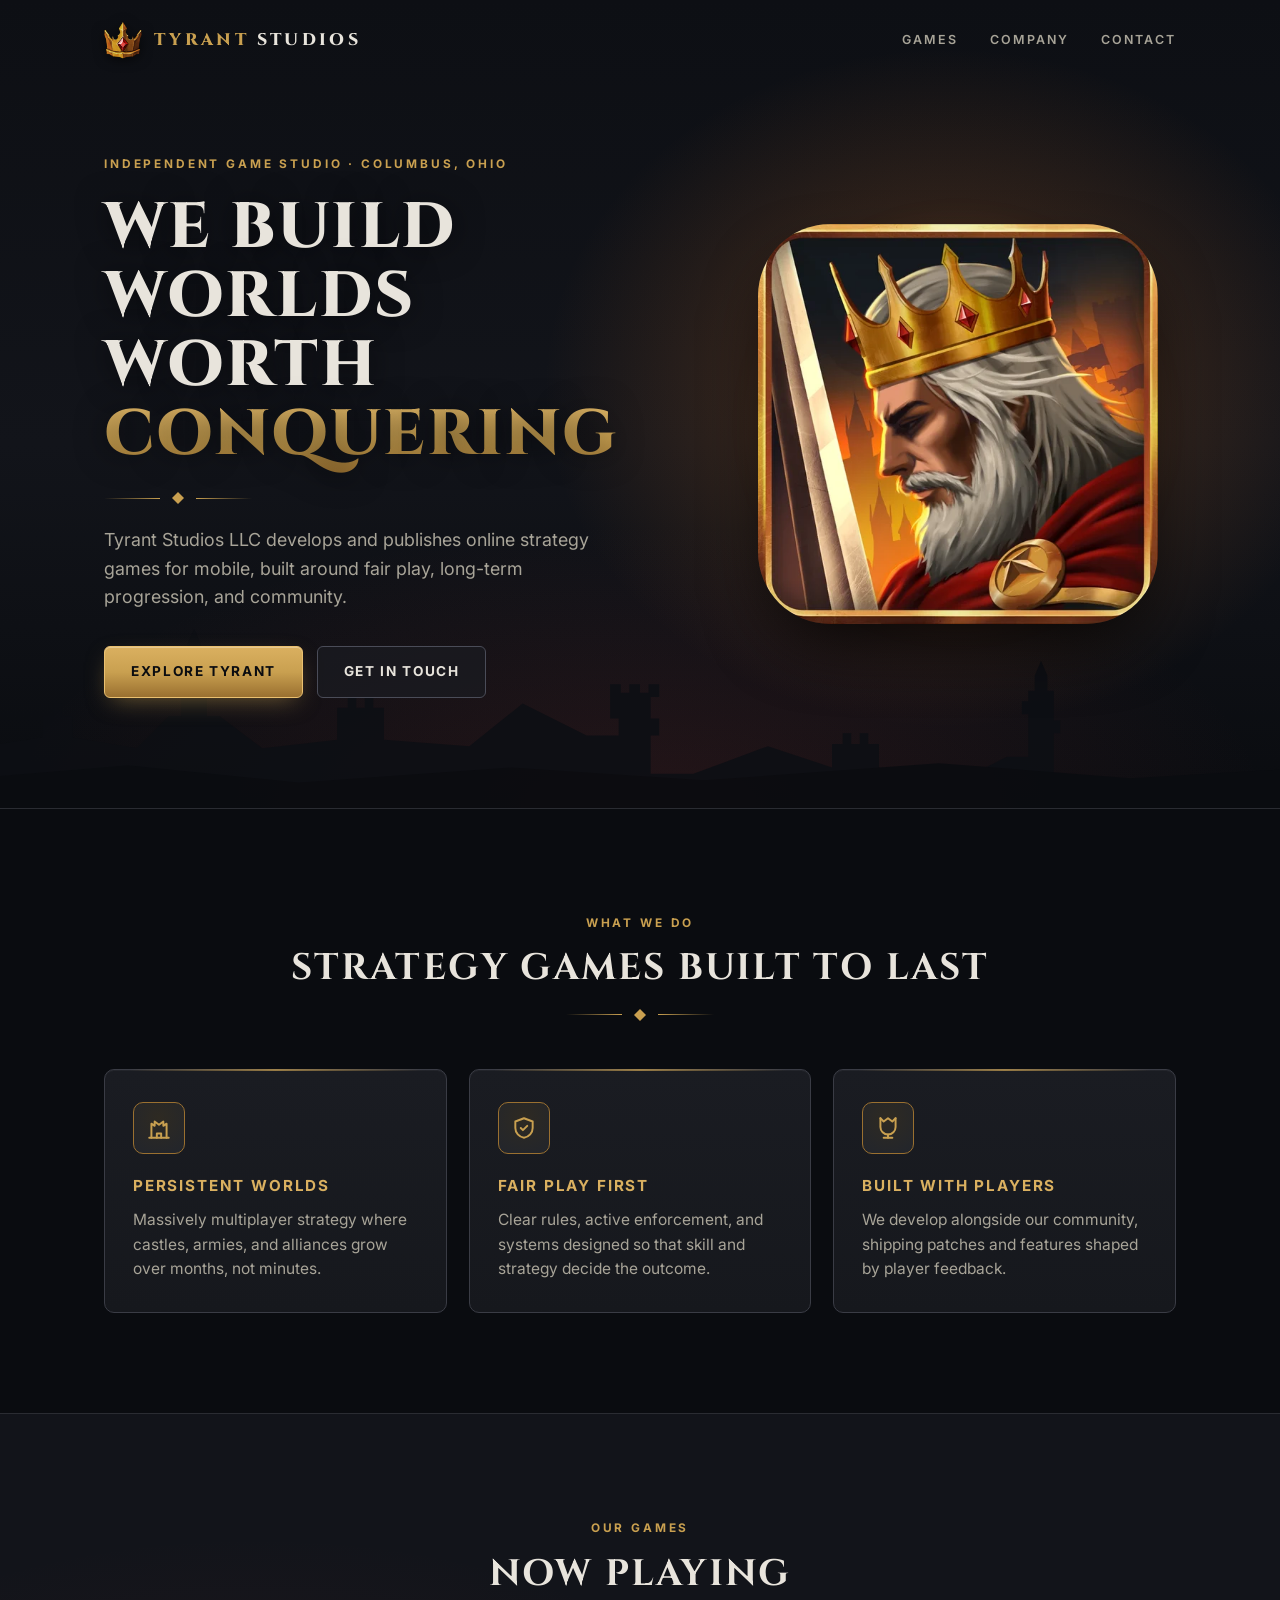
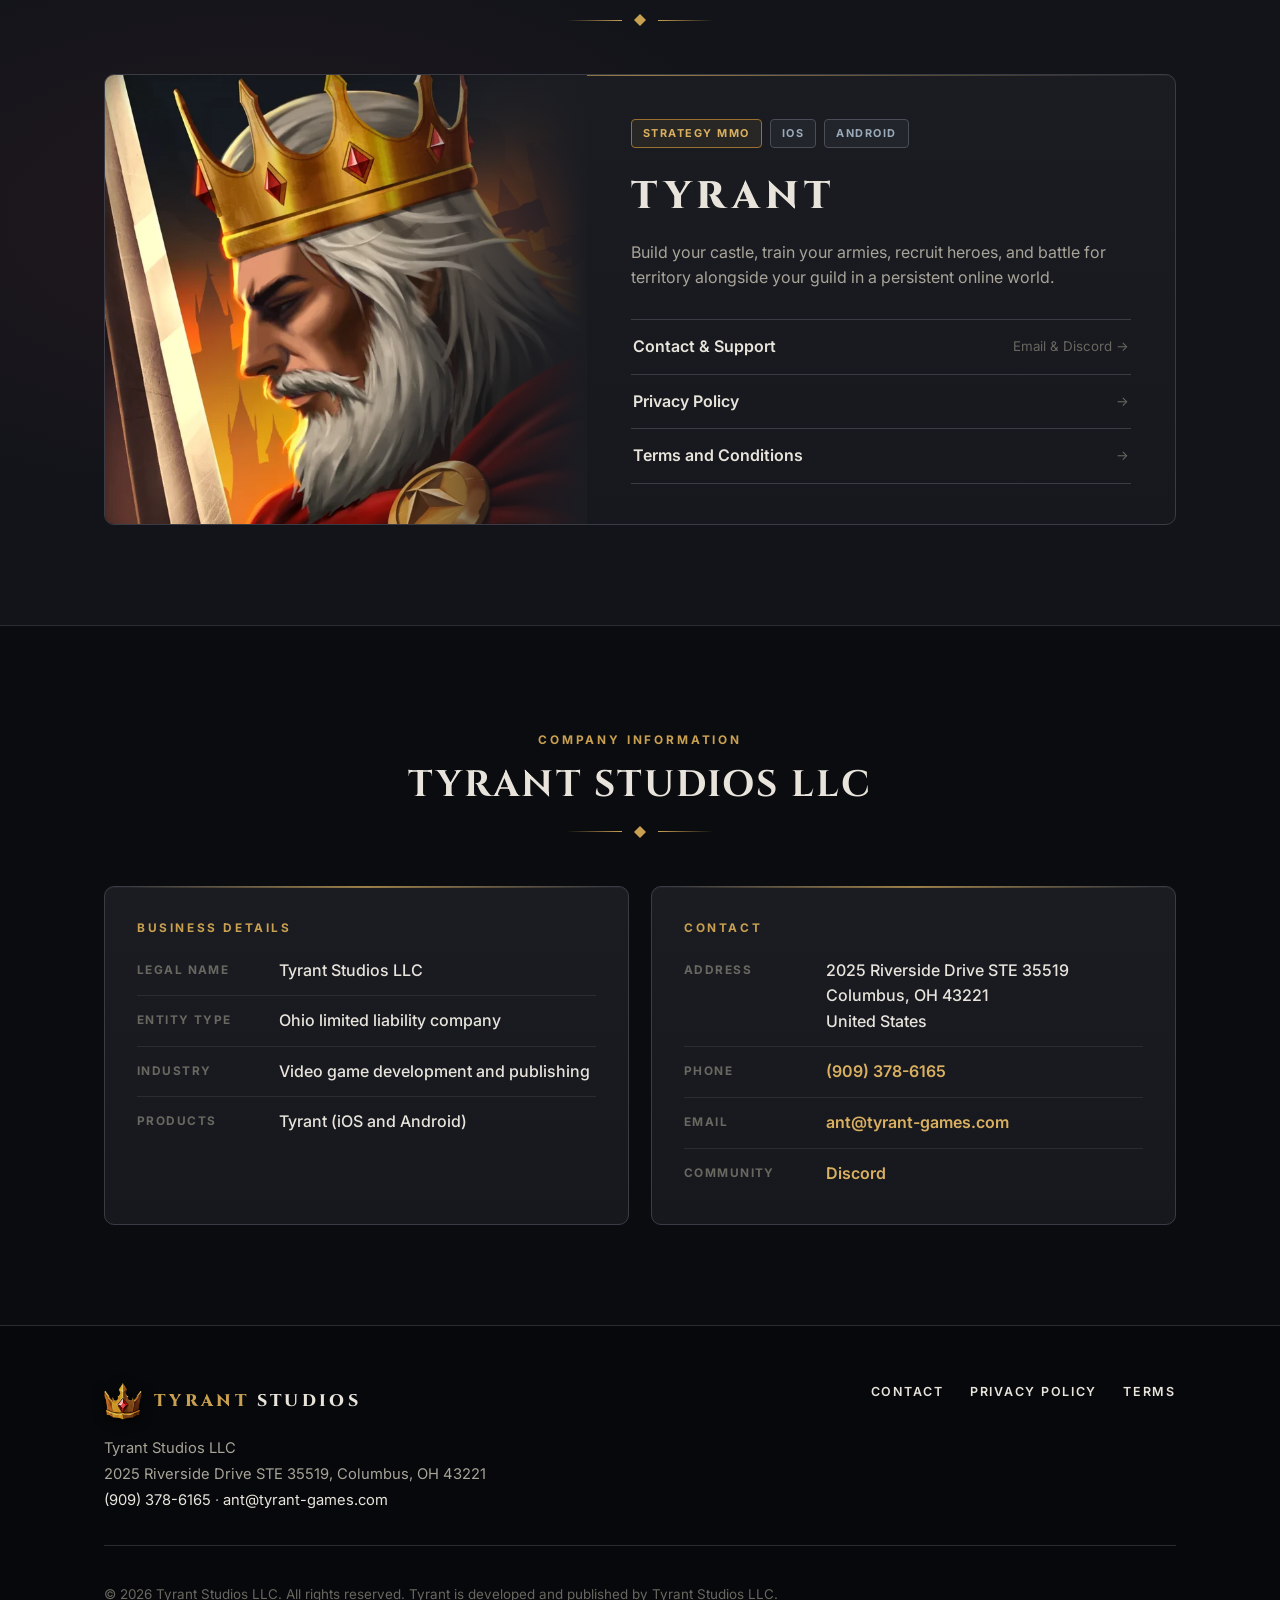
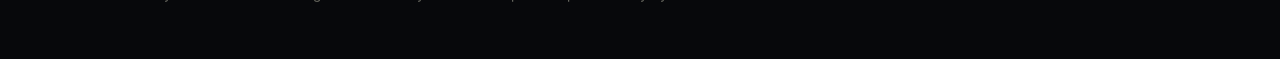
==== commit f6cb9f45: "Use the in-game crown icon for the Tyrant Studios logo mark Co-Authored-By: Claude Opus 5.5 <noreply" ====
--- a/index.html
+++ b/index.html
@@ -117,7 +117,7 @@
             text-decoration: none;
             color: var(--text);
         }
-        .brand svg { width: 30px; height: 30px; flex: none; }
+        .brand .crest { width: 38px; height: 38px; flex: none; filter: drop-shadow(0 2px 6px rgba(0,0,0,0.6)); }
         .brand span {
             font-family: var(--display);
             font-weight: 800;
@@ -467,11 +467,6 @@
 <body>
     <svg width="0" height="0" style="position:absolute" aria-hidden="true">
         <defs>
-            <symbol id="crown" viewBox="0 0 32 32">
-                <path d="M5 23 L7 10 L12.5 15.5 L16 7 L19.5 15.5 L25 10 L27 23 Z" fill="#c9a050"/>
-                <rect x="5" y="24.5" width="22" height="3" rx="1" fill="#9a7030"/>
-                <path d="M16 15 l2 2.5 -2 2.5 -2 -2.5z" fill="#aa4040"/>
-            </symbol>
             <symbol id="diamond" viewBox="0 0 12 12">
                 <path d="M6 0 L12 6 L6 12 L0 6 Z" fill="currentColor"/>
             </symbol>
@@ -481,7 +476,7 @@
     <header class="nav">
         <div class="wrap">
             <a class="brand" href="./index.html" aria-label="Tyrant Studios home">
-                <svg aria-hidden="true"><use href="#crown"/></svg>
+                <img class="crest" src="./assets/crown.png" width="128" height="128" alt="">
                 <span><b>TYRANT</b> STUDIOS</span>
             </a>
             <nav class="nav-links">
@@ -611,7 +606,7 @@
             <div class="foot-top">
                 <div>
                     <a class="brand" href="./index.html" aria-label="Tyrant Studios home">
-                        <svg aria-hidden="true"><use href="#crown"/></svg>
+                        <img class="crest" src="./assets/crown.png" width="128" height="128" alt="">
                         <span><b>TYRANT</b> STUDIOS</span>
                     </a>
                     <address>
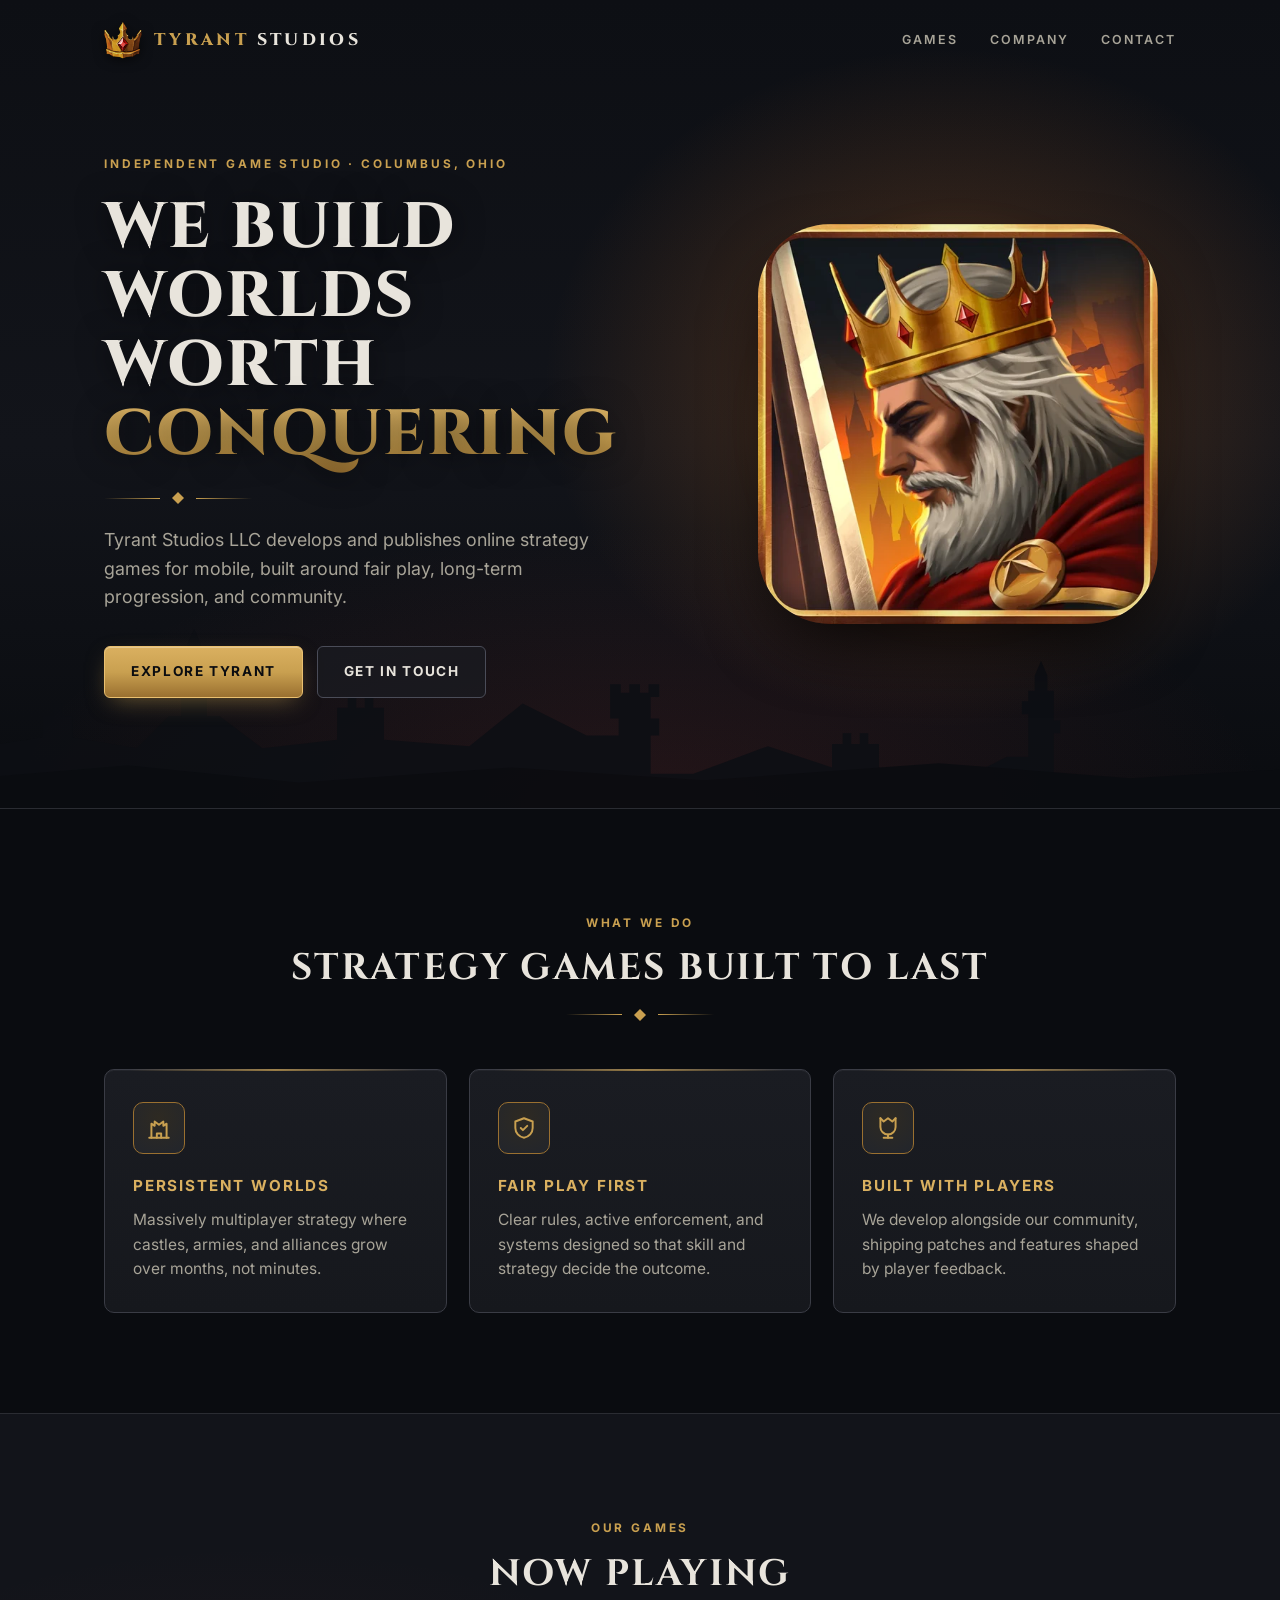
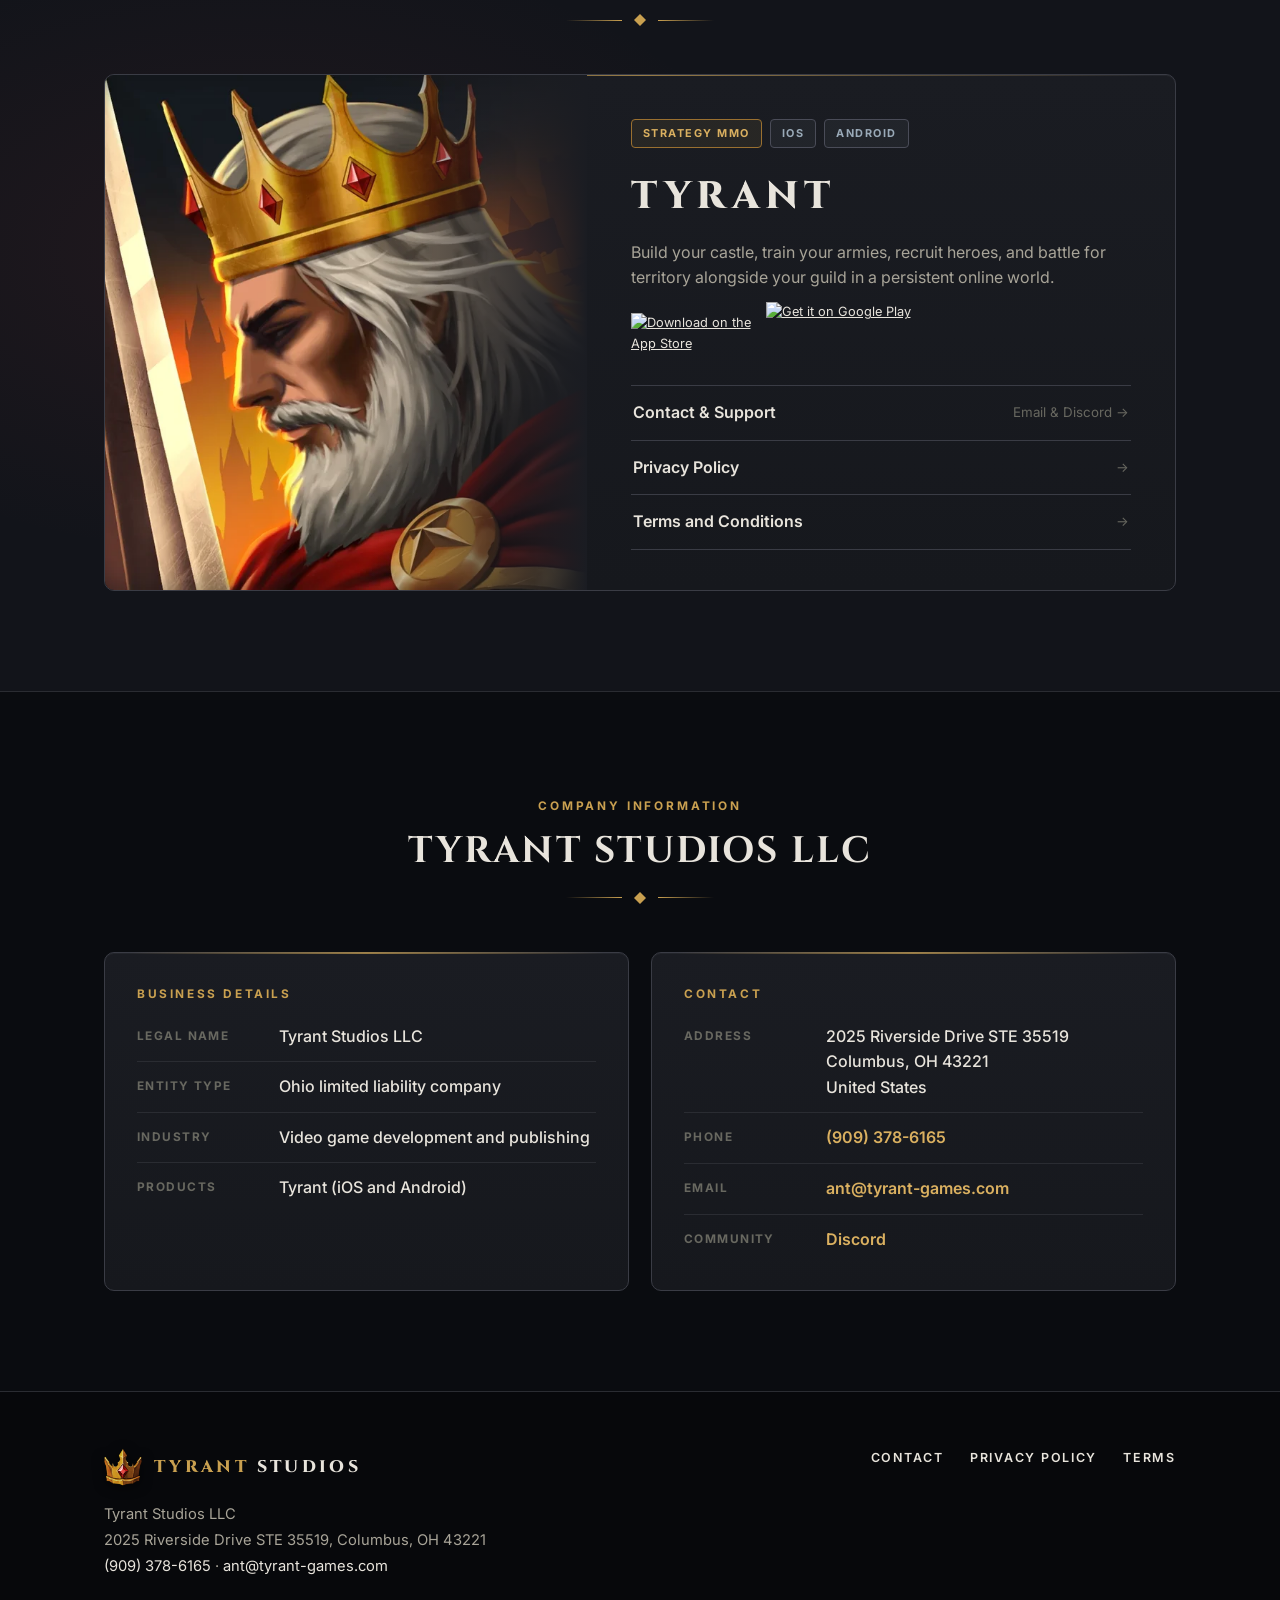
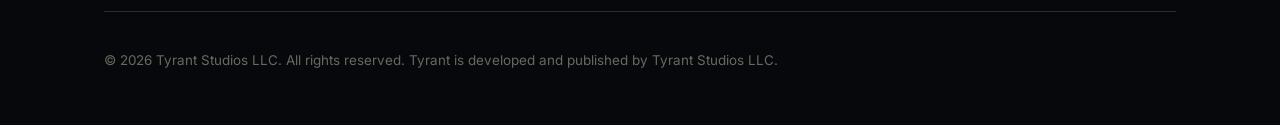
==== commit dfa258d0: "Add App Store and Google Play badges to the Tyrant game card Co-Authored-By: Claude Opus 5.5 <norepl" ====
--- a/index.html
+++ b/index.html
@@ -354,6 +354,22 @@
             color: var(--text);
         }
         .game-body p { margin: 0 0 28px; color: var(--text-2); }
+        .stores {
+            display: flex;
+            flex-wrap: wrap;
+            align-items: center;
+            gap: 12px;
+            margin: -6px 0 28px;
+        }
+        .stores a {
+            display: inline-flex;
+            border-radius: 9px;
+            transition: transform .15s, filter .15s;
+        }
+        .stores a:hover { transform: translateY(-1px); filter: brightness(1.12); }
+        .stores img { height: 44px; width: auto; color: var(--text); font-size: 0.8rem; }
+        /* Google's badge image includes transparent padding; offset it so both badges align. */
+        .stores img.gp { height: 66px; margin: -11px -10px; }
         .game-links {
             list-style: none;
             padding: 0;
@@ -560,6 +576,14 @@
                         </div>
                         <h3>Tyrant</h3>
                         <p>Build your castle, train your armies, recruit heroes, and battle for territory alongside your guild in a persistent online world.</p>
+                        <div class="stores">
+                            <a href="https://apps.apple.com/app/id6756220524" aria-label="Download Tyrant on the App Store">
+                                <img src="https://tools.applemarketingtools.com/api/badges/download-on-the-app-store/black/en-us?size=250x83" alt="Download on the App Store" width="133" height="44">
+                            </a>
+                            <a href="https://play.google.com/store/apps/details?id=com.tyrantgames.app" aria-label="Get Tyrant on Google Play">
+                                <img class="gp" src="https://play.google.com/intl/en_us/badges/static/images/badges/en_badge_web_generic.png" alt="Get it on Google Play" width="171" height="66">
+                            </a>
+                        </div>
                         <ul class="game-links">
                             <li><a href="./contact.html">Contact &amp; Support <small>Email &amp; Discord &rarr;</small></a></li>
                             <li><a href="./privacy-policy.html">Privacy Policy <small>&rarr;</small></a></li>
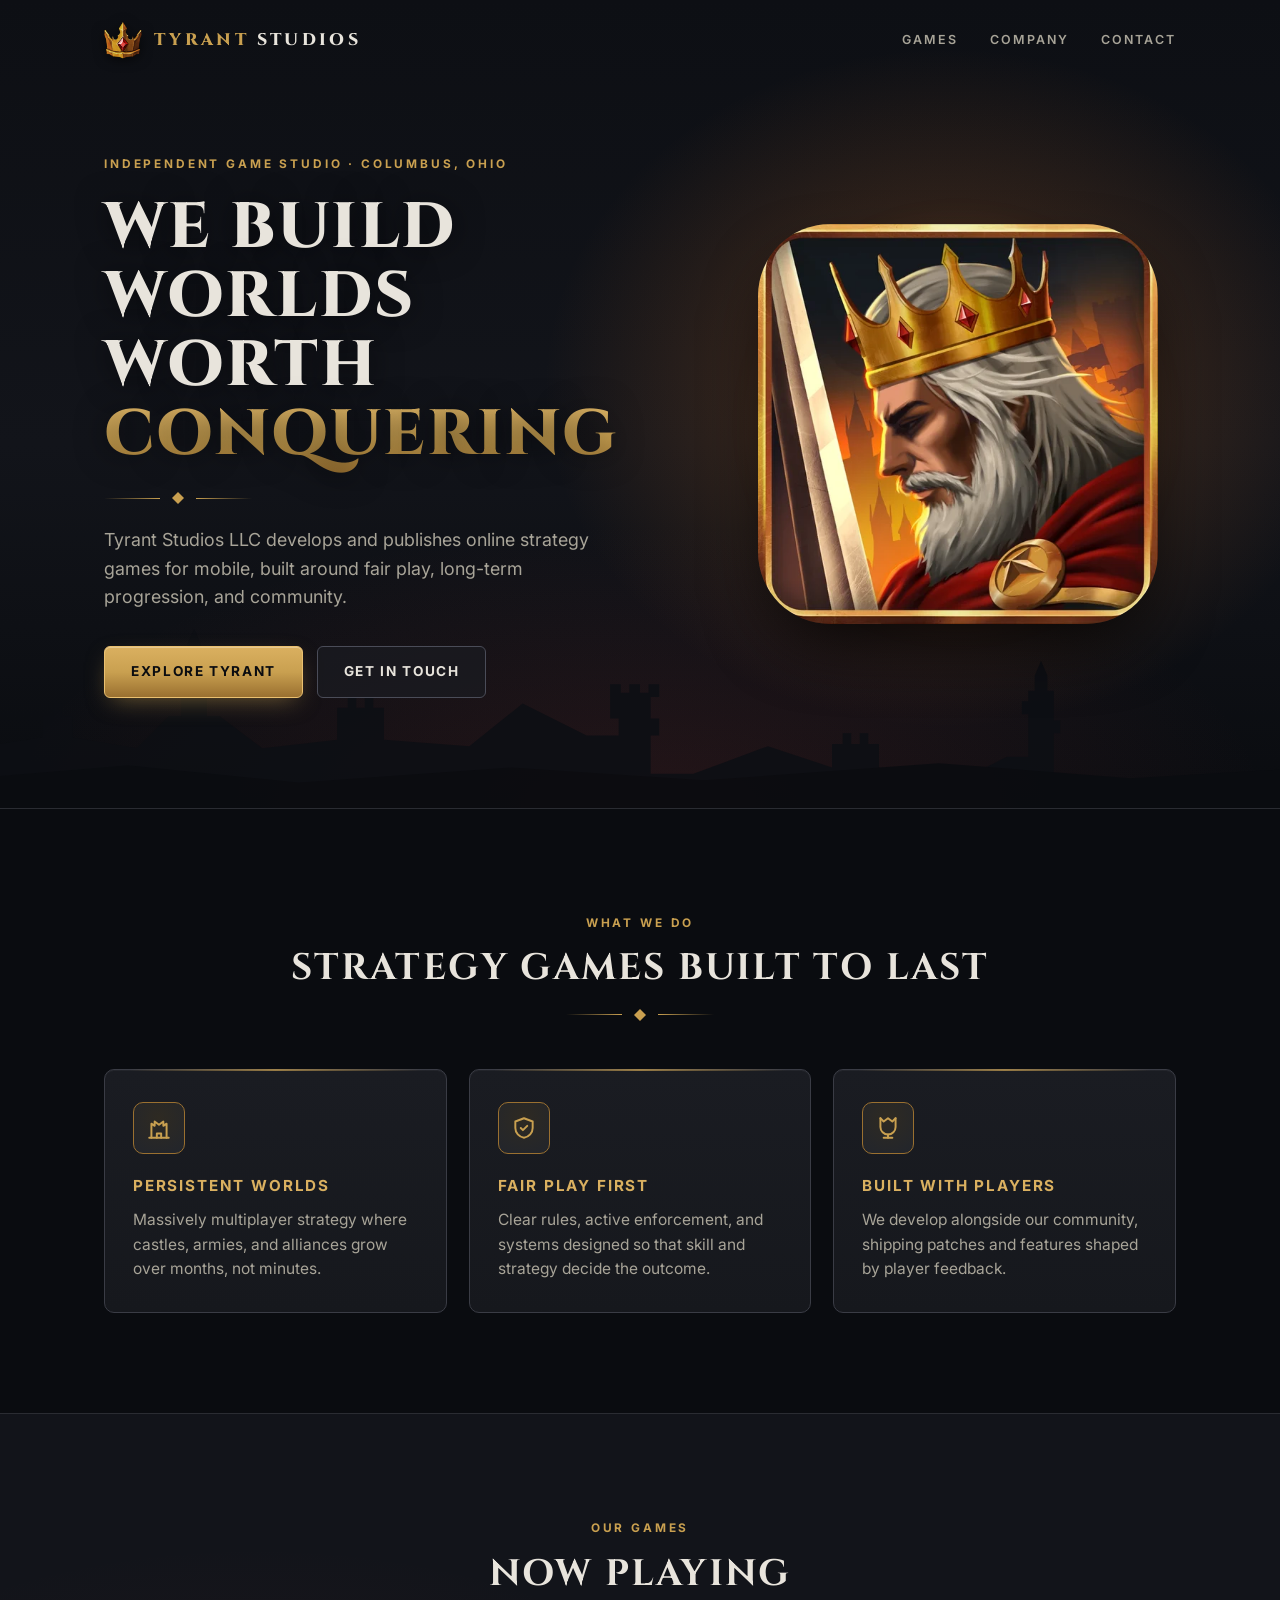
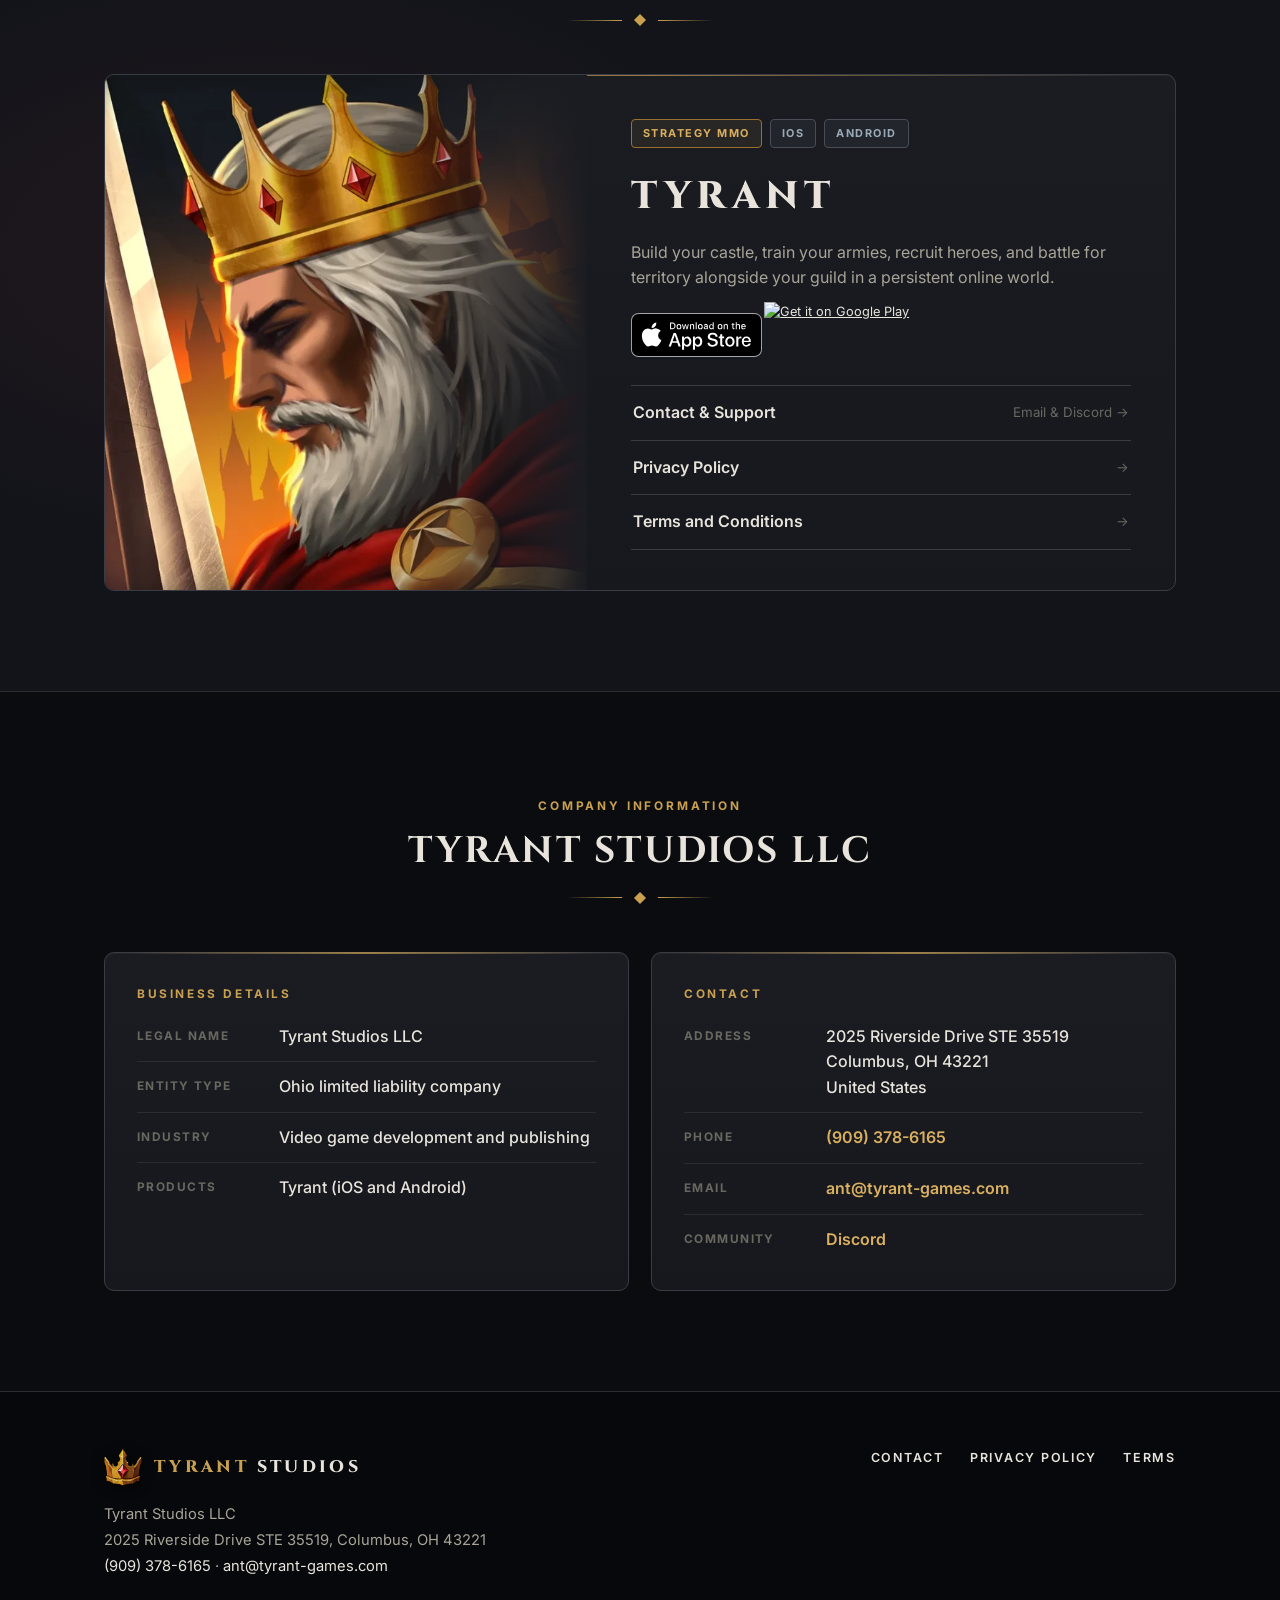
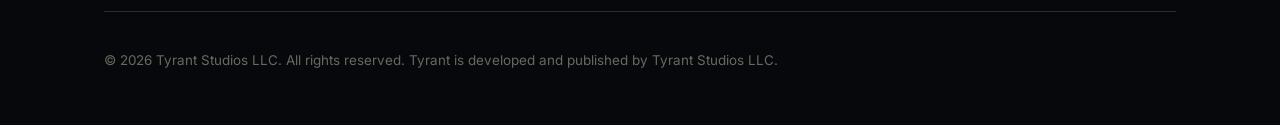
==== commit 0341cb90: "Host the App Store badge locally Apple's badge endpoint failed to load on the live page, leaving a b" ====
--- a/index.html
+++ b/index.html
@@ -578,7 +578,7 @@
                         <p>Build your castle, train your armies, recruit heroes, and battle for territory alongside your guild in a persistent online world.</p>
                         <div class="stores">
                             <a href="https://apps.apple.com/app/id6756220524" aria-label="Download Tyrant on the App Store">
-                                <img src="https://tools.applemarketingtools.com/api/badges/download-on-the-app-store/black/en-us?size=250x83" alt="Download on the App Store" width="133" height="44">
+                                <img src="./assets/app-store-badge.svg" alt="Download on the App Store" width="132" height="44">
                             </a>
                             <a href="https://play.google.com/store/apps/details?id=com.tyrantgames.app" aria-label="Get Tyrant on Google Play">
                                 <img class="gp" src="https://play.google.com/intl/en_us/badges/static/images/badges/en_badge_web_generic.png" alt="Get it on Google Play" width="171" height="66">
